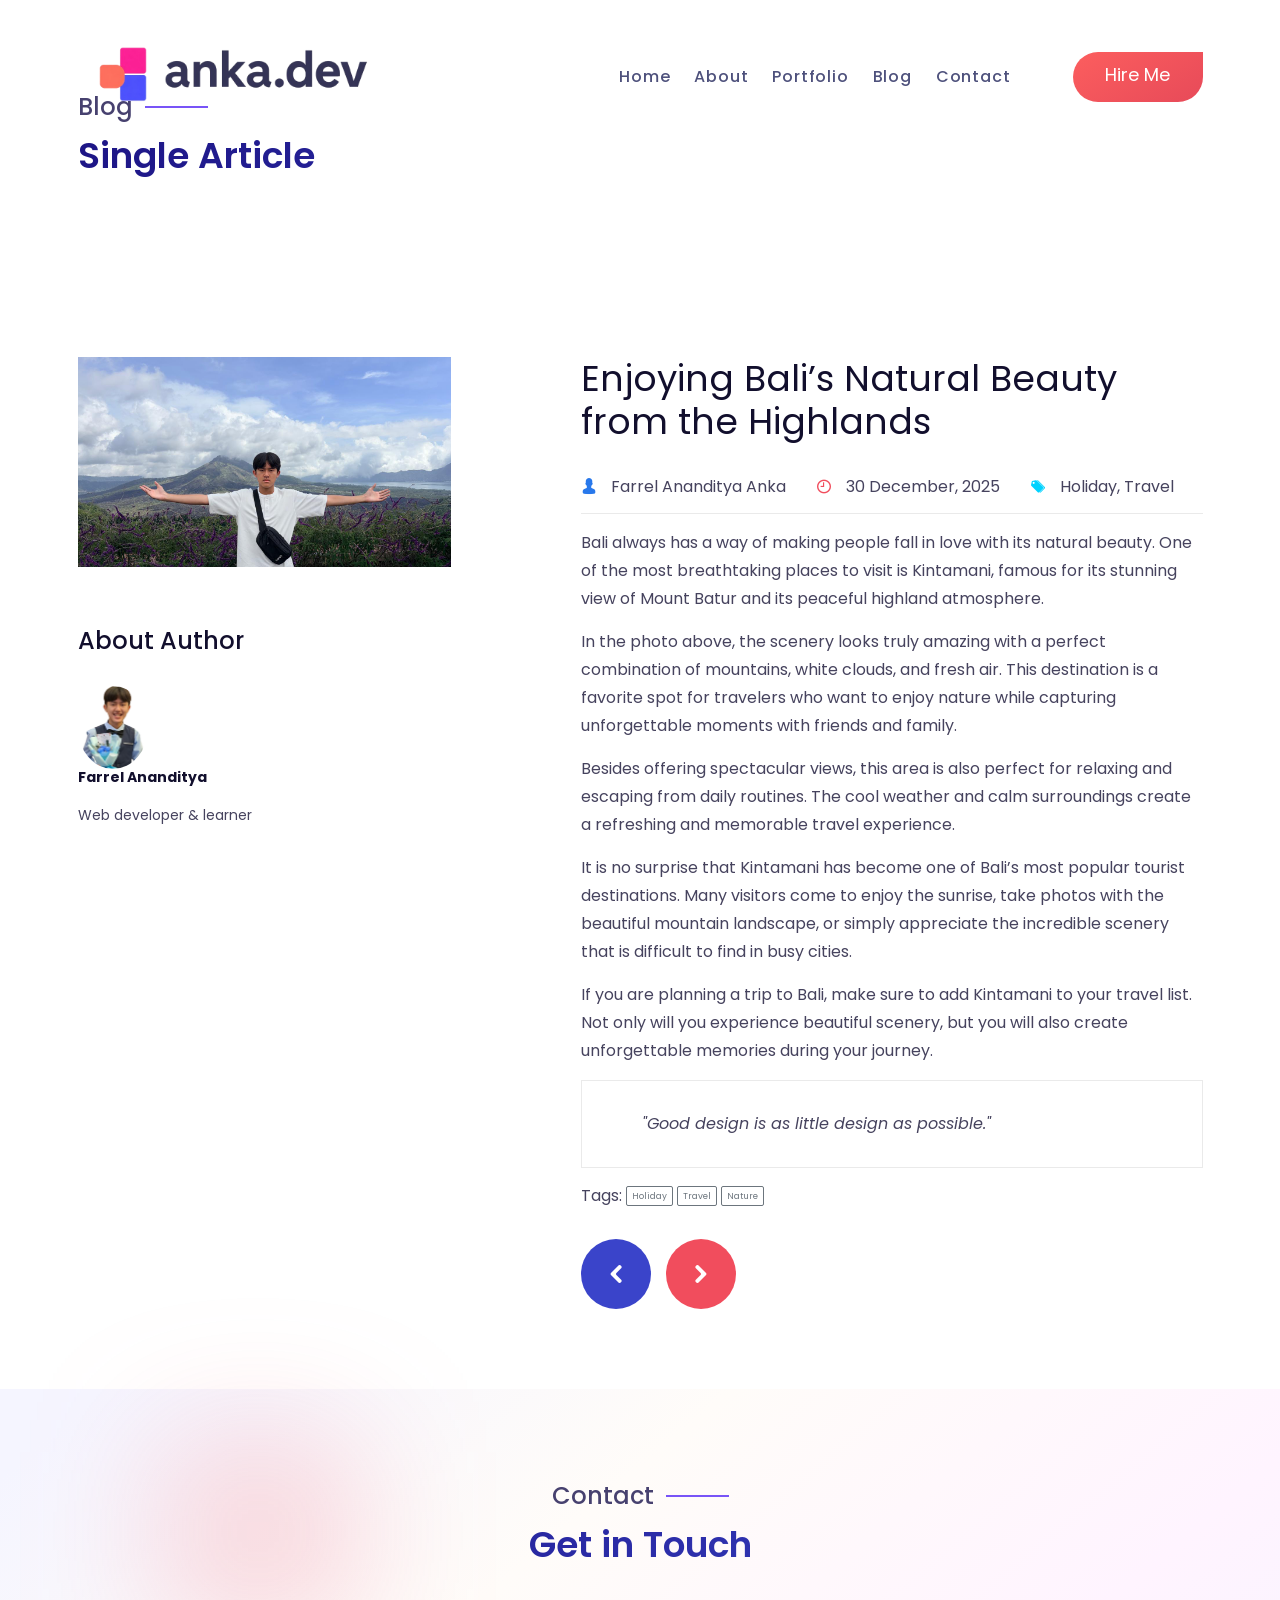
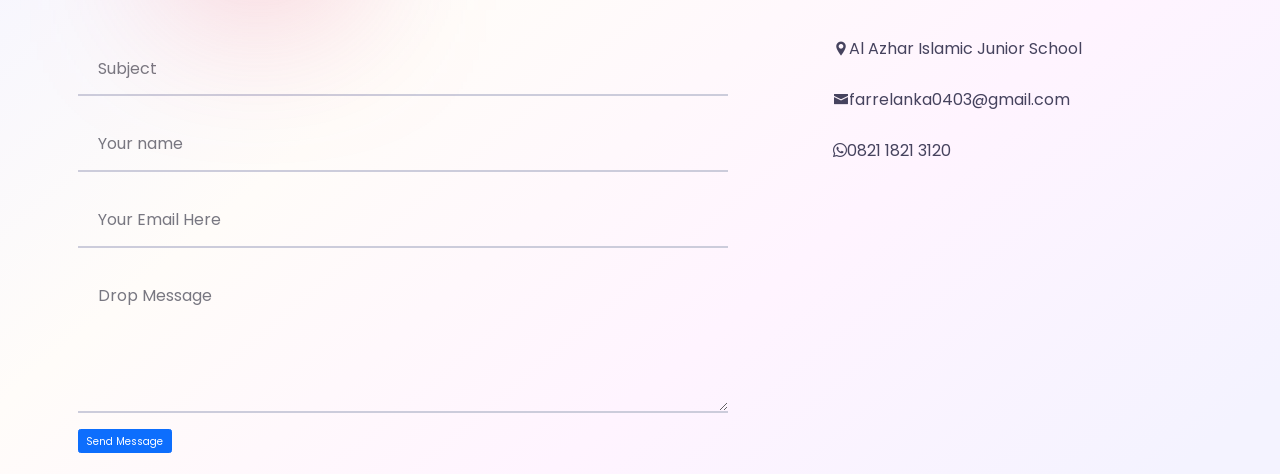
==== single.html @ 5fe2b9ff "feat: Add single blog html and delete pricing section" ====
<!doctype html>
<html class="no-js" lang="zxx">

<head>
    <meta charset="utf-8">
    <meta http-equiv="x-ua-compatible" content="ie=edge">
    <title>Blog — anka.dev</title>
    <meta name="description" content="">
    <meta name="viewport" content="width=device-width, initial-scale=1, shrink-to-fit=no">

    <link rel="shortcut icon" type="image/x-icon" href="img/favicon.png">
    <link href="assets/css/bootstrap.min.css" rel="stylesheet" />
    <link href="assets/css/fontawesome.min.css" rel="stylesheet" />
    <link href="assets/css/magnific-popup.css" rel="stylesheet" />
    <link href="assets/css/owl.carousel.min.css" rel="stylesheet" />
    <link href="assets/css/owl.theme.default.min.css" rel="stylesheet" />
    <link href="assets/css/all.min.css" rel="stylesheet" />
    <link href="assets/css/animate.css" rel="stylesheet" />
    <link href="assets/css/icofont.min.css" rel="stylesheet" />
    <link href="style.css" rel="stylesheet">
    <link href="assets/css/responsive.css" rel="stylesheet" />
</head>

<body class="side-header">

    <div class="theme_all_wrap" data-magic-cursor=" " data-color="crimson">
        <div id="main-wrapper">

            <!-- Header (copied from index) -->
            <header id="header" class="sticky-top position-absolute bg-transparent">
                <nav class="navbar navbar-expand-lg fixed-top custom-nav sticky">
                    <div class="container position-relative">
                        <a href="index.html" class="navbar-brand pt-0 logo">
                            <span class="profile-image">
                                <img class="img-fluid profile_img" src="img/logo.png" title="I'm Devid" alt="" style="width: 60%;">
                            </span>
                        </a>
                        <button class="navbar-toggler" type="button" data-toggle="collapse" data-target="#navbarCollapse" aria-controls="navbarCollapse" aria-expanded="false" aria-label="Toggle navigation">
                            <i class="icofont-navigation-menu"></i>
                        </button>

                        <div class="collapse navbar-collapse" id="navbarCollapse">
                            <ul class="navbar-nav ml-auto">
                                <li class="nav-item"><a class="nav-link smooth-scroll" href="index.html#home">Home</a></li>
                                <li class="nav-item"><a class="nav-link smooth-scroll" href="index.html#about">About</a></li>
                                <li class="nav-item"><a class="nav-link smooth-scroll" href="index.html#work">Portfolio</a></li>
                                <li class="nav-item"><a class="nav-link smooth-scroll active" href="index.html#blog">Blog</a></li>
                                <li class="nav-item"><a class="nav-link smooth-scroll" href="index.html#contact">Contact</a></li>
                            </ul>
                        </div>
                        <div class="header-serarch-btn">
                            <a class="smooth-scroll btn-2" href="index.html#contact">hire me</a>
                        </div>
                    </div>
                </nav>
            </header>

            <main class="main">

                <!-- Breadcrumb / Page Title -->
                <div class="de-padding pt-120 pb-40">
                    <div class="container">
                        <div class="site-title text-left">
                            <span class="top-title">Blog</span>
                            <h2 class="site-tl">Single Article</h2>
                        </div>
                    </div>
                </div>

                <!-- Blog Single -->
                <div class="blog-single-area de-padding">
                    <div class="container">
                        <div class="single-page-info snp">

                            <!-- Sidebar (left column in scss grid) -->
                            <aside>
                                <div class="blog-single-pic">
                                    <img src="img/blog/Blogphoto.jpeg" alt="post image" class="img-fluid">
                                </div>
                                <div class="widget">
                                    <h5 class="widget-title">About Author</h5>
                                    <div class="author-box">
                                        <img src="img/hero.png" alt="author" style="width:70px; border-radius:50%;">
                                        <h6>Farrel Ananditya</h6>
                                        <p class="small">Web developer &amp; learner</p>
                                    </div>
                                </div>
                                
                            </aside>

                            <!-- Main post content -->
                            <div class="blog-single-info">
                                <div class="blog-single-header">
                                    <h2 class="blog-single-title">Enjoying Bali’s Natural Beauty from the Highlands</h2>
                                    <ul class="blog-single-meta list-unstyled d-flex">
                                        <li><i class="icofont-user-alt-4"></i> Farrel Ananditya Anka</li>
                                        <li><i class="icofont-clock-time"></i> 30 December, 2025</li>
                                        <li><i class="icofont-tags"></i> Holiday, Travel </li>
                                    </ul>
                                </div>

                                <div class="blog-content mt-4">
                                    <p>Bali always has a way of making people fall in love with its natural beauty. One of the most breathtaking places to visit is Kintamani, famous for its stunning view of Mount Batur and its peaceful highland atmosphere.</p>
                                    <p>In the photo above, the scenery looks truly amazing with a perfect combination of mountains, white clouds, and fresh air. This destination is a favorite spot for travelers who want to enjoy nature while capturing unforgettable moments with friends and family.</p>
                                    <p>Besides offering spectacular views, this area is also perfect for relaxing and escaping from daily routines. The cool weather and calm surroundings create a refreshing and memorable travel experience.</p>
                                    <p>It is no surprise that Kintamani has become one of Bali’s most popular tourist destinations. Many visitors come to enjoy the sunrise, take photos with the beautiful mountain landscape, or simply appreciate the incredible scenery that is difficult to find in busy cities.</p>
                                    <p>If you are planning a trip to Bali, make sure to add Kintamani to your travel list. Not only will you experience beautiful scenery, but you will also create unforgettable memories during your journey.</p>
                                    <blockquote class="b-qoute mt-4">"Good design is as little design as possible."</blockquote>

                                    

                                    <div class="blog-tag-links mt-4">
                                        <span class="tag">Tags: </span>
                                        <a href="#" class="btn btn-sm btn-outline-secondary">Holiday</a>
                                        <a href="#" class="btn btn-sm btn-outline-secondary">Travel</a>
                                        <a href="#" class="btn btn-sm btn-outline-secondary">Nature</a>
                                    </div>
                                </div>

                                <div class="blog-single-nxt-prev mt-5">
                                    <a href="#" class="prev-post"><i class="icofont-rounded-left"></i></a>
                                    <a href="#" class="next-post"><i class="icofont-rounded-right"></i></a>
                                </div>

                                
                                </div>
                            </div>

                        </div>
                    </div>
                </div>

            </main>

            <!-- Footer (copied from index) -->
            <footer id="contact" class="footer">
                <div class="container">
                    <div class="site-title text-center pt-80">
                        <span class="top-title wow fadeInUp">Contact</span>
                        <h2 class="site-tl wow fadeInUp">Get in Touch</h2>
                    </div>
                    <div class="row">
                        <div class="col-md-7">
                            <div class="contact-area mb-20">
                                <div class="contact-left mt-20">
                                    <form class="contact-form" id="contact-form" action="php/contact.php" method="POST">
                                        <div class="row g-4">
                                            <div class="col-md-12">
                                                <input type="text" name="subject" class="form-control input-style-2" placeholder="Subject">
                                            </div>
                                            <div class="col-md-12">
                                                <input type="text" name="name" class="form-control input-style-2" placeholder="Your name">
                                            </div>
                                            <div class="col-md-12">
                                                <input type="email" name="email" class="form-control input-style-2" placeholder="Your Email Here">
                                            </div>
                                            <div class="col-12">
                                                <textarea class="form-control input-style-2" name="message" placeholder="Drop Message"></textarea>
                                            </div>
                                            <div class="col-12">
                                                <button class="btn btn-primary" type="submit">Send Message</button>
                                            </div>
                                        </div>
                                    </form>
                                </div>
                            </div>
                        </div>
                        <div class="col-md-5">
                            <div class="contact-right mt-20">
                                <div class="contact-info">
                                    <ul>
                                        <li><i class="icofont-location-pin"></i>Al Azhar Islamic Junior School</li>
                                        <li><i class="icofont-envelope"></i>farrelanka0403@gmail.com</li>
                                        <li><i class="fab fa-whatsapp"></i>0821 1821 3120</li>
                                    </ul>
                                </div>
                            </div>
                        </div>
                    </div>
                </div>
            </footer>

        </div>
    </div>

    <script src="assets/js/jquery-3.6.0.min.js"></script>
    <script src="assets/js/bootstrap.bundle.min.js"></script>
    <script src="assets/js/owl.carousel.min.js"></script>
    <script src="assets/js/jquery.magnific-popup.min.js"></script>
    <script src="assets/js/wow.min.js"></script>
    <script src="assets/js/main.js"></script>
</body>

</html>
---- style.css ----
/*
  Theme Name:  Wokoya | Personal Portfolio vCard HTML Template
  Author: Themetum
  Description: Personal template.
  Version: 2.0
*/
/* Css Index
-----------------------------------

1. Variable
2. Mixins 
3. Typography 
4. Navbar 
5. Theme default css 
6. Hero css 
7. About css 
8. Progress Bar css 
9. Experience css
10. Fun Fact css 
11. FAQS  
12. Service css
13. Pricing css
 14. Portfolio
 15. Feedback css 
 16. Promo css 
  17. Blog css
 18. Contact css 
 19. Blog Single css
*/
/*-------------------------------------------------------
1. Variable
---------------------------------------------------------*/
@import url("https://fonts.googleapis.com/css2?family=Poppins:wght@100;200;300;400;500;600;700;800;900&display=swap");
:root {
  --heading-color: #120f2d;
  --bg-color: #f6f5fd;
  --body-color: #46435e;
  --theme-color: #3a44ca;
  --thm-clr-2: #ee4158;
  --white-color: #fff;
  --black-color: #000;
  --light-color: #EFEFEF;
  --lightgrey-color: #ccc;
  --font-1: 'Hind', sans-serif;
  --font-2: 'Poppins', sans-serif; }

/*-------------------------------------------------------
2. Mixins 
---------------------------------------------------------*/
.hv:hover {
  background-color: var(--white-color);
  color: var(--heading-color);
  box-shadow: 0px 15px 20px 0px rgba(77, 65, 225, 0.15); }

/*-------------------------------------------------------
3. Typography 
---------------------------------------------------------*/
*, *:before, *:after {
  box-sizing: inherit; }

html, body {
  height: auto;
  width: 100%;
  margin: 0;
  padding: 0;
  overflow-x: hidden;
  font-size: 62.5%;
  box-sizing: border-box; }

body {
  font-family: var(--font-2);
  font-style: normal;
  color: var(--body-color);
  font-size: 1.6rem;
  font-weight: 400;
  line-height: 2.6rem;
  -moz-osx-font-smoothing: antialiased;
  -webkit-font-smoothing: antialiased; }

a {
  color: var(--body-color); }

a,
a:active,
a:focus,
a:hover {
  outline: none;
  -webkit-transition: all 0.3s ease-in-out;
  -moz-transition: all 0.3s ease-in-out;
  -o-transition: all 0.3s ease-in-out;
  -ms-transition: all 0.3s ease-in-out;
  transition: all 0.3s ease-in-out;
  text-decoration: none; }

a:hover {
  color: #666; }

ul {
  margin: 0;
  padding: 0; }

li {
  list-style: none; }

h1, h2, h3, h4, h5, h6 {
  color: var(--heading-color);
  margin: 0 0 1.5rem 0;
  font-weight: 700;
  font-family: var(--font-2);
  line-height: 1.2; }

h1 {
  font-size: 48px; }

h2 {
  font-size: 36px; }

h3 {
  font-size: 30px; }

h4 {
  font-size: 22px; }

h5 {
  font-size: 18px; }

h6 {
  font-size: 14px; }

p {
  margin-bottom: 1.5rem;
  color: var(--body-color);
  line-height: 2.8rem; }

.img, img {
  max-width: 100%;
  -webkit-transition: all 0.3s ease-out 0s;
  -moz-transition: all 0.3s ease-out 0s;
  -ms-transition: all 0.3s ease-out 0s;
  -o-transition: all 0.3s ease-out 0s;
  transition: all 0.3s ease-out 0s;
  height: auto; }

hr {
  padding: 0px;
  border-bottom: 1px solid #eceff8;
  border-top: 0px; }

label {
  color: #999;
  cursor: pointer;
  font-size: 1.4rem;
  font-weight: 400; }

*::-moz-selection {
  background: #d6b161;
  color: #fff;
  text-shadow: none; }

::-moz-selection {
  background: #555;
  color: #fff;
  text-shadow: none; }

::selection {
  background: #555;
  color: #fff;
  text-shadow: none; }

*::-moz-placeholder {
  color: #999;
  font-size: 1.4rem;
  opacity: .5; }

*::placeholder {
  color: #999;
  font-size: 1.4rem;
  opacity: .5; }

input:focus,
textarea:focus,
select:focus {
  outline: none;
  box-shadow: inherit; }

/*-------------------------------------------------------
4. Navbar 
---------------------------------------------------------*/

.custom-nav {
    background-color: transparent;
    padding: 20px 0px;
    width: 100%;
    border-radius: 0px;
    z-index: 999;
    margin-bottom: 0px;
    transition: all 0.5s ease-in-out;
}

.custom-nav .navbar-nav li a {
    color: #4e517c !important;
    font-size: 16px;
    background-color: transparent !important;
    margin: 0 7px;
    letter-spacing: 0.05em;
    line-height: 24px;
    transition: all 0.5s;
    font-weight: 500;
}

.custom-nav .navbar-brand .logo-light,
.custom-nav .navbar-brand .logo-dark {
    height: 27px;
}

.logo .logo-light {
    display: inline-block;
}

.stickyadd .logo .logo-dark {
    display: inline-block;
}

.stickyadd .logo .logo-light {
    display: none;
}

.logo .logo-dark {
    display: none;
}

.custom-nav .navbar-brand {
    color: #fff !important;
    text-transform: uppercase;
}

.custom-nav .navbar-toggler {
    color: #4e517c;
    font-size: 35px;
    padding: 0px;
}

.custom-nav.stickyadd {
    background-color: #fff !important;
    box-shadow: 0 1px 8px 3px rgba(0, 0, 0, 0.050980392156862744);
    padding: 15px 0px;
}

.custom-nav.stickyadd .navbar-nav li a {
    color: #000 !important;
}

.navbar-collapse {
    flex-basis: 100%;
    flex-grow: 0;
    align-items: center;
}

ul.navbar-nav li a {
    position: relative;
}

ul.navbar-nav li a:before {
	position:absolute;
	content:"";
	background:#4f3dd1;
	height:6px;
	width:6px;
	transition:all ease .3s;
	visibility:hidden;
	border-radius: 50%;
	margin-top: 0px;
	margin-left: 42%;
	text-align:center;
}
ul.navbar-nav li a.active:before,
ul.navbar-nav li a:hover:before {
	visibility:visible;
	margin-top: -7px;    
}
.stickyadd ul.navbar-nav li a.active,
.stickyadd ul.navbar-nav li a:hover {
    color: #4f3dd1 !important;
}
ul.navbar-nav li a.active,
ul.navbar-nav li a:hover {
    color: #4f3dd1 !important;
}

.bsnav-sidebar .navbar-nav .nav-item {
  margin-bottom: 1rem; }

.bsnav-sidebar .navbar-nav .nav-item .nav-link {
  max-width: 100%;
  padding: 0;
  display: inline-block;
  height: 1px;
  line-height: 1;
  margin-right: 0rem;
  font-weight: 500;
  font-size: 1.8rem; }

.bsnav-sidebar .navbar-nav .nav-item.menu-item-has-children > .nav-link {
  display: initial; }

.bsnav-has-left-sidebar .bsnav-sidebar-left {
  left: 0;
  padding: 0rem 0 7rem 0;
  width: 20rem; }

.bsnav-sidebar .navbar-nav {
  width: 100%;
  padding: 0;
  padding-left: 6rem;
  flex-direction: column; }

.bsnav-sidebar .justify-content-sm-center .navbar-nav {
  text-align: left; }

.v-card .bsnav-sidebar-left {
  left: 0;
  padding: 0 0 0 0;
  width: 12rem !important; }

.v-card .bsnav-sidebar-left .nav-item {
  margin-bottom: 2rem; }
  .v-card .bsnav-sidebar-left .nav-item:last-child {
    margin-bottom: 0; }

.v-card .bsnav-sidebar-left .nav-item .nav-link i {
  font-size: 3rem; }

.v-card .bsnav-sidebar .justify-content-sm-center .navbar-nav {
  text-align: center; }

.v-card .bsnav-sidebar .navbar-nav {
  padding-left: 0rem; }

.tooltip-inner {
  font-size: 1.6rem; }

.tooltip.show {
  opacity: 1; }

/*For topbar*/
.header-serarch-btn {
  margin-left: 5rem; }

.btn-2 {
  border-radius: 3rem 0rem 3rem 3rem;
  width: 130px;
  height: 5rem;
  font-weight: 400;
  font-size: 1.8rem;
  color: var(--white-color);
  background-image: -moz-linear-gradient(122deg, #e74a59 0%, #fc5e5e 100%);
  background-image: -webkit-linear-gradient(122deg, #e74a59 0%, #fc5e5e 100%);
  background-image: -ms-linear-gradient(122deg, #e74a59 0%, #fc5e5e 100%);
  display: inline-block;
  text-align: center;
  line-height: 4.6rem;
  text-transform: capitalize; }
  .btn-2:hover {
    color: var(--white-color);
    box-shadow: 0px 15px 20px 0px rgba(77, 65, 225, 0.15); }

/*-------------------------------------------------------
5. Theme default css 
---------------------------------------------------------*/

.fz-20 {
  font-size: 2rem;
  font-weight: 500; }

.dis-inline {
  display: inline-block; }

.fz-16 {
  font-size: 1.6rem; }

.fz-16-5 {
  font-size: 1.6rem;
  font-weight: 500; }

.fz-18-5 {
  font-size: 1.8rem;
  font-weight: 500; }

.fz-20-5 {
  font-size: 2rem;
  font-weight: 500; }

.l-h-1 {
  line-height: 1; }

.se-pre-con {
  position: fixed;
  left: 0px;
  top: 0px;
  width: 100%;
  height: 100%;
  z-index: 999999;
  background: url(assets/img/logo/pre-loader.gif) center no-repeat var(--white-color);
  text-align: center; }

.height100 {
  height: 100%; }

.height100vh {
  height: 100vh; }

.bg {
  background: var(--bg-color); }

/*grid css*/
.grid-2 {
  display: grid;
  grid-template-columns: repeat(2, 1fr);
  grid-gap: 3rem; }

.grid-3 {
  display: grid;
  grid-template-columns: repeat(3, 1fr);
  grid-gap: 3rem; }

.grid-4 {
  display: grid;
  grid-template-columns: repeat(4, 1fr);
  grid-gap: 3rem; }

/*margins paddings*/
.pb-140 {
  padding-bottom: 14rem; }

.pd-50 {
  padding: 5rem 0; }

.de-padding {
  padding: 9rem 0; }

.de-pt {
  padding-top: 13rem; }

.de-pb {
  padding-bottom: 13rem; }

.pt-0 {
  padding-top: 0rem; }

.pt-10 {
  padding-top: 1rem; }

.pt-20 {
  padding-top: 2rem; }

.pt-30 {
  padding-top: 3rem; }

.pt-40 {
  padding-top: 4rem; }

.pt-50 {
  padding-top: 5rem; }

.pt-60 {
  padding-top: 6rem; }

.pt-70 {
  padding-top: 7rem; }

.pt-80 {
  padding-top: 8rem; }

.pt-90 {
  padding-top: 9rem; }

.pt-100 {
  padding-top: 10rem; }

.pb-0 {
  padding-bottom: 0rem; }

.pb-10 {
  padding-bottom: 1rem; }

.pb-20 {
  padding-bottom: 2rem; }

.pb-30 {
  padding-bottom: 3rem; }

.pb-40 {
  padding-bottom: 4rem; }

.pb-50 {
  padding-bottom: 5rem; }

.pb-60 {
  padding-bottom: 6rem; }

.pb-70 {
  padding-bottom: 7rem; }

.pb-80 {
  padding-bottom: 8rem; }

.pb-90 {
  padding-bottom: 9rem; }

.pb-100 {
  padding-bottom: 10rem; }

.pl-100 {
  padding-left: 10rem; }

.mt-0 {
  margin-top: 0; }

.mt-10 {
  margin-top: 1rem; }

.mt-20 {
  margin-top: 2rem; }

.mt-30 {
  margin-top: 3rem; }

.mt-40 {
  margin-top: 4rem; }

.mt-50 {
  margin-top: 5rem; }

.mt-60 {
  margin-top: 6rem; }

.mt-70 {
  margin-top: 7rem; }

.mt-80 {
  margin-top: 8rem; }

.mt-90 {
  margin-top: 9rem; }

.mt-100 {
  margin-top: 10rem; }

.mb-0 {
  margin-bottom: 0; }

.mb-10 {
  margin-bottom: 1rem; }

.mb-20 {
  margin-bottom: 2rem; }

.mb-30 {
  margin-bottom: 3rem; }

.mb-40 {
  margin-bottom: 4rem; }

.mb-50 {
  margin-bottom: 5rem; }

.mb-60 {
  margin-bottom: 6rem; }

.mb-70 {
  margin-bottom: 7rem; }

.mb-80 {
  margin-bottom: 8rem; }

.mb-90 {
  margin-bottom: 9rem; }

.mb-100 {
  margin-bottom: 10rem; }

.mb-130 {
  margin-bottom: 13rem; }

.mr-70 {
  margin-right: 7rem; }

.mr-80 {
  margin-right: 8rem; }

.pos-rel {
  position: relative;
  z-index: 1; }

.theme-btn {
  padding: 1.5rem 3rem;
  -webkit-border-radius: 3rem 0rem 3rem 3rem;
  border-radius: 3rem 0rem 3rem 3rem;
  font-size: 1.6rem;
  font-weight: 500;
  line-height: 1;
  color: var(--white-color);
  background-image: -moz-linear-gradient(122deg, #7854f7 0%, #6945e9 100%);
  background-image: -webkit-linear-gradient(122deg, #7854f7 0%, #6945e9 100%);
  background-image: -ms-linear-gradient(122deg, #7854f7 0%, #6945e9 100%);
  box-shadow: 0px 10px 63.24px 4.76px rgba(83, 38, 241, 0.1);
  display: inline-block;
  }
  
  .theme-btn:hover {
    background-color: var(--theme-color);
    color: var(--white-color);
    box-shadow: 0px 15px 20px 0px rgba(77, 65, 225, 0.15); }

/*theme title*/
.site-title {
  margin-bottom: 5rem;
  margin-top: -1rem; }

/*Container Width*/
@media (min-width: 1400px) {
  .container, .container-lg, .container-md, .container-sm, .container-xl, .container-xxl {
    max-width: 1194px; } }

	/*Scroll top css */
#scrtop {
  display: none;
  position: fixed;
  bottom: 60px;
  right: 30px;
  z-index: 99;
  font-size: 24px;
  outline: none;
  color: var(--white-color);
  cursor: pointer;
  padding: 10px;
  border-radius: 50%;
  line-height: 1;
  background-image: -moz-linear-gradient( 122deg, rgb(243,73,81) 0%, rgb(252,94,94) 100%);
  background-image: -webkit-linear-gradient( 122deg, rgb(243,73,81) 0%, rgb(252,94,94) 100%);
  background-image: -ms-linear-gradient( 122deg, rgb(243,73,81) 0%, rgb(252,94,94) 100%);
 }

#scrtop:hover {
  background-color: var(--heading-color); }

.gr-bg {
  color: white;
  -webkit-background-clip: text;
  -webkit-text-fill-color: transparent;
  background-image: -webkit-linear-gradient(122deg, #1d1585 0%, #3a44ca 100%);
  background-image: linear-gradient(122deg, #1d1585 0%, #3a44ca 100%); }

footer.footer-3,
.main.hm-3 {
  padding-left: 12rem; }

footer.footer-2,
.main.hm-2 {
  padding-left: 20rem; }

/*-------------------------------------------------------
6. Hero css 
---------------------------------------------------------*/

.hero-section-bg{
	background-image: -moz-linear-gradient( 122deg, rgb(253,252,236) 5%, rgb(255,248,255) 35%, rgb(254,249,245) 65%, rgb(255,239,241) 95%);
	background-image: -webkit-linear-gradient( 122deg, rgb(253,252,236) 5%, rgb(255,248,255) 35%, rgb(254,249,245) 65%, rgb(255,239,241) 95%);
	background-image: -ms-linear-gradient( 122deg, rgb(253,252,236) 5%, rgb(255,248,255) 35%, rgb(254,249,245) 65%, rgb(255,239,241) 95%);
    background-repeat: no-repeat;
    background-position: center;
    background-size: cover;
}
.animation_shape.position-abolute.shape-01 {
    width: 100px !important;
    filter: blur(90px);
    position: absolute;
    margin-left: 27%;
    margin-top: 26%;
    height: 100px !important;
    background-image: -moz-linear-gradient( 122deg, rgb(225,0,25) 0%, rgb(242,72,108) 100%);
    background-image: -webkit-linear-gradient( 122deg, rgb(225,0,25) 0%, rgb(242,72,108) 100%);
    background-image: -ms-linear-gradient( 122deg, rgb(225,0,25) 0%, rgb(242,72,108) 100%);
}
.animation_shape.position-abolute.shape-02 {
    width: 100px !important;
    filter: blur(95px);
    position: absolute;
    margin-left: 90% !important;
    margin-top: 20%;
	float:right !important;
	text-align:right !important;
    height: 100px !important;
    background-image: -moz-linear-gradient( 122deg, rgb(9,234,254) 0%, rgb(14,248,135) 100%);
    background-image: -webkit-linear-gradient( 122deg, rgb(9,234,254) 0%, rgb(14,248,135) 100%);
    background-image: -ms-linear-gradient( 122deg, rgb(9,234,254) 0%, rgb(14,248,135) 100%);
}
.animation_shape.position-abolute.shape-03 {
    width: 15px !important;
    transform: rotate(-66deg);
    position: absolute;
    margin-left: 92%;
    margin-top: 34%;
    border-bottom-left-radius: 17px;
    height: 15px !important;
    background-color: transparent;
    border: 2px solid #f95283;
}
.animation_shape.position-abolute.shape-04 {
	position:relative;
}
.animation_shape.position-abolute.shape-04:before {
    position: absolute;
    content: "";
    height: 12px;
    box-shadow: #ddd 0px 5px 8px 0px;
    border-radius: 50%;
    margin-left: 20%;
    width: 12px;
    margin-top: 15%;
    background: #8b8bfc;
}
.animation_shape.position-abolute.shape-05 {
    width: 50px;
    height: 50px;
    background-image: -moz-linear-gradient( 90deg, rgb(255,245,249) 0%, rgb(254,236,242) 100%);
    background-image: -webkit-linear-gradient( 90deg, rgb(255,245,249) 0%, rgb(254,236,242) 100%);
    background-image: -ms-linear-gradient( 90deg, rgb(255,245,249) 0%, rgb(254,236,242) 100%);
    margin-top: 12%;
    position: absolute;
    margin-left: 52%;
	border-radius:100%;
}
.animation_shape.position-abolute.shape-06 {
    width: 12px;
    height: 12px;
	background:transparent;
    margin-top: 40%;
    position: absolute;
    margin-left: 30%;
	border:2px solid #09f996;
	border-radius:50%;
}

.shape-pos {
  position: absolute;
  bottom: 0;
  width: 100%;
  z-index: -1; }

.hero-single {
  height: 100vh;
  display: flex;
  flex-direction: column;
  justify-content: center;
  background-size: cover;
  background-position: bottom center;
  background-repeat: no-repeat;
  position: relative; }

.hero-right img {
    position: absolute;
}

.hero-right {
  text-align: center;
  padding-top: 5px;
  margin-right: 35%;
  }

/*Hero Content*/
.top-title {
  font-size: 2.4rem;
  line-height: 2.25;
  color: #47416f;
  font-weight: 500;
  position: relative;
  z-index: 1;
  padding-right: 7.5rem;
  display: inline-block;
  align-self: flex-start; }
  .top-title::before {
    position: absolute;
    content: '';
    right: 0;
    top: 50%;
    transform: translate(0, -50%);
    width: 6.3rem;
    height: 2px;
    background-color: #7854f7; }

.hero-content {
  display: flex;
  flex-direction: column;
  justify-content: center;
  height: 100%; }
  .hero-content h2 {
    font-size: 4rem;
    line-height: 1.5;
    font-weight: 700;
    text-transform: capitalize;
    margin-bottom: 2rem;
    color: white;
    -webkit-background-clip: text;
    -webkit-text-fill-color: transparent;
    background-image: -webkit-linear-gradient(122deg, #1d1585 0%, #3a44ca 100%);
    background-image: linear-gradient(122deg, #1d1585 0%, #3a44ca 100%);
}

	  
  .hero-content p {
    font-size: 18px;
    line-height: 1.778;
    margin-bottom: 0; }

/*Hro Btn Css*/
.hro-btn {
  display: flex;
  align-items: center;
  justify-content: flex-start;
  margin-top: 3rem; }

.hhm-as {
  position: absolute;
  top: 2rem;
  left: 0;
  width: 100%; }

.hhm-as-wpr {
  align-items: center; }
  .hhm-as-wpr .hhm-as-right {
    text-align: right; }


/*== Scroll Down Arrow ==*/

.scroll-down-arrow {
  position: absolute;
  z-index: 3;
  bottom: 30px;
  left: 50%;
  margin-left: -16px;
  width: 32px;
  -webkit-animation: bounce 3s infinite;
  height: 32px;
  font-weight: 900;
  line-height: 32px;
  font-size: 26px;
  text-align: center;
  color: #4e517c;
}


/*-------------------------------------------------------
7. About css 
---------------------------------------------------------*/

.about-area {
    position: relative;
}

.about-area:before {
    content: "";
    position: absolute;
    top: 25%;
    left: 15%;
    filter: blur(150px);
    height: 200px;
    width: 150px;
    background: #1c1667;
    z-index: -1;
   }
.about-area:after {
    content: "";
    position: absolute;
    top:55%;
    left: 75%;
    filter: blur(160px);
    height: 150px;
    width: 150px;
  background-image: -moz-linear-gradient( 124deg, rgb(252,41,170) 0%, rgb(252,96,96) 100%);
  background-image: -webkit-linear-gradient( 124deg, rgb(252,41,170) 0%, rgb(252,96,96) 100%);
  background-image: -ms-linear-gradient( 124deg, rgb(252,41,170) 0%, rgb(252,96,96) 100%);
    z-index: -1;
   }
   
 .about-wpr {
    position: relative;
}

.about-wpr:before {
    position: absolute;
    content: "";
    height: 10px;
    width: 10px;
    border-radius: 50%;
    box-shadow: #ddd 2px 7px 15px 5px;
    background: #ee4158;
    top: 6%;
    left: 1%;
}
  .about-header-left {
    padding-top: 70px;
	text-align:center;
}
.about-tl {
  font-size: 4.8rem;
  font-weight: 700;
  font-style: italic;
  margin-bottom: 2rem; }

.about-tl-2 {
  color: #29314b;
  font-weight: 400; }

.about-tl-3 {
  font-size: 3rem;
  font-weight: 400;
  line-height: 1.333; }

.gr-2 {
  -webkit-background-clip: text;
  -webkit-text-fill-color: transparent;
  background-image: -webkit-linear-gradient(122deg, #1d1585 0%, #3a44ca 100%);
  background-image: linear-gradient(122deg, #1d1585 0%, #3a44ca 100%); }

.btn-3 {
  font-weight: 600;
  color: var(--thm-clr-2);
  display: inline-block;
  border-bottom: 1px solid currentColor; }

.about-cn ul {
  display: flex;
  gap: 4rem; }
  .about-cn ul li {
    display: flex;
    align-items: center;
    font-size: 1.8rem; }
    .about-cn ul li i {
      font-size: 3rem;
      margin-right: 1rem; }
    .about-cn ul li:first-child i {
      color: var(--theme-color); }
    .about-cn ul li:last-child i {
      color: var(--thm-clr-2); }

.about-right {
  padding-left: 1rem; 
  padding-right: 1rem; 
  }
  .about-right h2 {
    margin-bottom: 3rem; }
  .about-right p {
    margin-bottom: 3rem; }

/*-------------------------------------------------------
8. Progress Bar css 
---------------------------------------------------------*/
.progress-left {
    padding-right: 25px;
}

.progress-right {
    padding-left: 25px;
}

.progress-box {
  margin-bottom: 4rem; }
  .progress-box:last-child {
    margin-bottom: 0; }
  .progress-box h5 {
    margin-bottom: 2rem;
    font-weight: 500;
    color: var(--body-color);
    display: flex;
    justify-content: space-between; }
  .progress-box .progress {
    height: .5rem;
    background-color: #e9ecef;
    border-radius: .25rem; }
  .progress-box .progress-bar {
    color: #fff;
    text-align: center;
    background-color: #7854f7; }

/*-------------------------------------------------------
9. Experience css
---------------------------------------------------------*/
.site-tl {
  font-weight: 600;
  -webkit-background-clip: text;
  -webkit-text-fill-color: transparent;
  background-image: -webkit-linear-gradient(122deg, #1d1585 0%, #3a44ca 100%);
  background-image: linear-gradient(122deg, #1d1585 0%, #3a44ca 100%); }

.exp-area {
  background-size: cover;
  background-repeat: no-repeat;
  background-position: center center; 
  width:100%;
  background: -moz-linear-gradient( 141deg, rgb(255,248,248) 5%, rgb(254,248,254) 35%, rgb(253,247,241) 65%, rgb(247,249,253) 95%);
  background: -webkit-linear-gradient( 141deg, rgb(255,248,248) 5%, rgb(254,248,254) 35%, rgb(253,247,241) 65%, rgb(247,249,253) 95%);
  background: -ms-linear-gradient( 141deg, rgb(255,248,248) 5%, rgb(254,248,254) 35%, rgb(253,247,241) 65%, rgb(247,249,253) 95%);  
  }
.exp-area {
    position: relative;
}

.exp-area:before {
    background: #fa4484;
    width: 60px;
    height: 60px;
    content: "";
    position: absolute;
    top: 50%;
    left: 0%;
    filter: blur(70px);
}
.exp-box {
  -webkit-border-radius: 10px;
  border-radius: 10px;
  box-shadow: 0px 7px 27.84px 1.16px rgba(227, 229, 243, 0.1);
  background-color: var(--white-color);
  padding: 3rem;
  display: flex;
  align-items: flex-start;
  gap: 2rem; }
  
  .exp-icon.one i{
  -webkit-background-clip: text;
  -webkit-text-fill-color: transparent;
  background-image: -moz-linear-gradient( 122deg, rgb(120,84,247) 0%, rgb(105,69,233) 100%);
  background-image: -webkit-linear-gradient( 122deg, rgb(120,84,247) 0%, rgb(105,69,233) 100%);
  background-image: -ms-linear-gradient( 122deg, rgb(120,84,247) 0%, rgb(105,69,233) 100%);  
  }   

  .exp-icon.two i{
  -webkit-background-clip: text;
  -webkit-text-fill-color: transparent;
  background-image: -moz-linear-gradient( 122deg, rgb(250,89,135) 0%, rgb(249,64,64) 100%);
  background-image: -webkit-linear-gradient( 122deg, rgb(250,89,135) 0%, rgb(249,64,64) 100%);
  background-image: -ms-linear-gradient( 122deg, rgb(250,89,135) 0%, rgb(249,64,64) 100%); 
  }   

  .exp-icon.three i{
  -webkit-background-clip: text;
  -webkit-text-fill-color: transparent;
  background-image: -moz-linear-gradient( 122deg, rgb(3,249,252) 0%, rgb(24,253,213) 100%);
  background-image: -webkit-linear-gradient( 122deg, rgb(3,249,252) 0%, rgb(24,253,213) 100%);
  background-image: -ms-linear-gradient( 122deg, rgb(3,249,252) 0%, rgb(24,253,213) 100%);
  }  

  .exp-icon.four i{
  -webkit-background-clip: text;
  -webkit-text-fill-color: transparent;
  background-image: -moz-linear-gradient( 122deg, rgb(252,173,3) 0%, rgb(253,148,24) 100%);
  background-image: -webkit-linear-gradient( 122deg, rgb(252,173,3) 0%, rgb(253,148,24) 100%);
  background-image: -ms-linear-gradient( 122deg, rgb(252,173,3) 0%, rgb(253,148,24) 100%); 
  }  
  .exp-icon.five i{
  -webkit-background-clip: text;
  -webkit-text-fill-color: transparent;
  background-image: -moz-linear-gradient( 122deg, rgb(88,71,248) 0%, rgb(142,70,250) 100%);
  background-image: -webkit-linear-gradient( 122deg, rgb(88,71,248) 0%, rgb(142,70,250) 100%);
  background-image: -ms-linear-gradient( 122deg, rgb(88,71,248) 0%, rgb(142,70,250) 100%);
  }  
  .exp-icon.six i{
  -webkit-background-clip: text;
  -webkit-text-fill-color: transparent;
  background-image: -moz-linear-gradient( 122deg, rgb(220,35,253) 0%, rgb(251,20,183) 100%);
  background-image: -webkit-linear-gradient( 122deg, rgb(220,35,253) 0%, rgb(251,20,183) 100%);
  background-image: -ms-linear-gradient( 122deg, rgb(220,35,253) 0%, rgb(251,20,183) 100%);
  }  
.fun-icon i,
.exp-icon i {
    font-size: 3.2rem;
	}
	
  .exp-box h4 {
    font-weight: 500;
    line-height: 1;
    margin-bottom: 2rem; }
  .exp-box p {
    line-height: 1;
    margin-bottom: 7px; }
  .exp-box span {
    font-size: 1.4rem; }

/*-------------------------------------------------------
10. Fun Fact css 
---------------------------------------------------------*/
.counter-area {
  background-size: cover;
  background-repeat: no-repeat;
  background-position: top left; }

  .img-play-btn {
    position: relative;
}

.shape-filter {
    position: relative;
}

.shape-filter-one {
    position: relative;
}

.shape-filter-one:after {content: "";position: absolute;width: 60px;height: 60px;background: #273881;top: 20%;left: 10%;filter: blur(60px);}

.shape-filter-two {
    position: relative;
}

.shape-filter-two:after {
    position: absolute;
    content: "";
    width: 10px;
    height: 10px;
    background: #ec008c;
    right: 11%;
    border-radius: 55%;
    z-index: -1;
    filter: blur(5px);
}

.video-box.fl-wrap a.video-box-btn {
    position: absolute;
    margin-top: 70%;
    margin-left: 53%;
    color: #fff;
  background: -moz-linear-gradient( 122deg, rgb(120,84,247) 0%, rgb(105,69,233) 100%);
  background: -webkit-linear-gradient( 122deg, rgb(120,84,247) 0%, rgb(105,69,233) 100%);
  background: -ms-linear-gradient( 122deg, rgb(120,84,247) 0%, rgb(105,69,233) 100%);
    border-radius: 50%;
    height: 60px;
    width: 60px;
    text-align: center;
    line-height: 63px;
}

.counter-content {
  display: flex;
  flex-direction: column;
  justify-content: center; }
  .counter-content .site-tl {
    line-height: 1.389; }

.counter-wpr.grid-2 {
  grid-gap: 10rem; }

.fun-fact {
  display: flex;
  align-items: flex-start;
  font-weight: 500;
  gap: 1.5rem;
  -webkit-border-radius: 10px;
  border-radius: 10px;
  box-shadow: 0px 0px 27.2px 4.8px rgba(135, 127, 162, 0.04);
  background-color: var(--white-color);
  padding: 2.5rem;
  }
  .fun-fact .fun-icon i {
    font-size: 3.2rem;
	}
  .fun-icon.one i{
  -webkit-background-clip: text;
  -webkit-text-fill-color: transparent;
  background-image: -moz-linear-gradient( 122deg, rgb(120,84,247) 0%, rgb(105,69,233) 100%);
  background-image: -webkit-linear-gradient( 122deg, rgb(120,84,247) 0%, rgb(105,69,233) 100%);
  background-image: -ms-linear-gradient( 122deg, rgb(120,84,247) 0%, rgb(105,69,233) 100%);  
  }   
  .fun-icon.two i{
  -webkit-background-clip: text;
  -webkit-text-fill-color: transparent;
  background-image: -moz-linear-gradient( 122deg, rgb(250,89,135) 0%, rgb(249,64,64) 100%);
  background-image: -webkit-linear-gradient( 122deg, rgb(250,89,135) 0%, rgb(249,64,64) 100%);
  background-image: -ms-linear-gradient( 122deg, rgb(250,89,135) 0%, rgb(249,64,64) 100%); 
  }   
  .fun-icon.three i{
  -webkit-background-clip: text;
  -webkit-text-fill-color: transparent;
  background-image: -moz-linear-gradient( 122deg, rgb(3,249,252) 0%, rgb(24,253,213) 100%);
  background-image: -webkit-linear-gradient( 122deg, rgb(3,249,252) 0%, rgb(24,253,213) 100%);
  background-image: -ms-linear-gradient( 122deg, rgb(3,249,252) 0%, rgb(24,253,213) 100%);
  }  
  .fun-icon.four i{
  -webkit-background-clip: text;
  -webkit-text-fill-color: transparent;
  background-image: -moz-linear-gradient( 122deg, rgb(252,173,3) 0%, rgb(253,148,24) 100%);
  background-image: -webkit-linear-gradient( 122deg, rgb(252,173,3) 0%, rgb(253,148,24) 100%);
  background-image: -ms-linear-gradient( 122deg, rgb(252,173,3) 0%, rgb(253,148,24) 100%); 
  } 	
  .fun-fact .fun-desc .timer {
    font-size: 2.2rem;
    font-weight: 700;
    line-height: 1;
    margin-bottom: 1rem; }

.counter-left-pic {
  position: relative;
  z-index: 1; }
  
  .counter-left-pic .ply-btn {
    position: absolute;
    bottom: 8rem;
    left: 64%;
    transform: translate(-50%, 0); }
	
.hire-btn {
    position: relative;
}

.hire-btn:after {
    content: "";
    position:absolute;
    background: #fa5662;
    width: 100px;
    height: 200px;
    bottom: 80%;
    z-index: -1;
    right: 25%;
    filter: blur(110px);
}	

/*-------------------------------------------------------
11. FAQS  
---------------------------------------------------------*/
.fq-area {
  position: relative;
  z-index: 1; }

.faq-shape img {
  position: absolute;
  z-index: -1; }
  .faq-shape img:first-child {
    top: 10%;
    right: 14%; }
  .faq-shape img:nth-child(2) {
    top: 21%;
    left: 20%; }

.accordion-item {
  margin-bottom: -1px;
  background-color: #fff;
  border: 1px solid #f6f5ff; }
  
.card-header {
    border: none;
	padding:0px !important;
}
.card-body {
    padding: 0px 15px 25px 23px;
}

button.accordion-button {
    background: #f7f6fe;
    color: #47416f;
}

button.accordion-button:hover {
    color: #47416f;
}
 
.accordion-item:not(last-child) {
  margin-bottom: 3rem; }

.accordion-button {
  padding: 2.5rem 2rem;
  font-size: 1.8rem;
  color: var(--heading-color);
  background-color: var(--bg-color);
  font-weight: 500; 
  text-decoration:none;
  }

.accordion-button::after {
  width: 1.25rem;
  height: 1.25rem;
  margin-left: auto;
  font-family: 'Font Awesome\ 5 Free';
  content: "\f067";
  /* FontAwesome Unicode */
  font-weight: 900;
  background-image: inherit;
  font-size: 1.4rem; }

.accordion-button:not(.collapsed)::after {
  transform: rotate(180deg);
  background-image: inherit;
  font-family: 'Font Awesome\ 5 Free';
  content: "\f068";
  /* FontAwesome Unicode */
  font-weight: 900;
  font-size: 1.4rem; }

.accordion-button:not(.collapsed) {
  border: none; }

.accordion-button:not(.collapsed) {
  color: var(--heading-color);
  background-color: var(--white-color);
  box-shadow: none; }

.accordion-item:first-of-type .accordion-button {
  border-top-left-radius: 5px;
  border-top-right-radius: 5px; }

.accordion-button:focus {
  z-index: 3;
  border: none;
  outline: 0;
  box-shadow: none; }

.accordion-body {
  padding: 0rem 3rem 3rem 3rem; }
  .accordion-body p {
    font-size: 1.6rem; }

.faq-shape-one {
    position: relative;
}

.faq-shape-one:before{
    content: "";
    position: absolute;
    width: 150px;
    transform: rotate(90deg);
    height: 100px;
    filter: blur(160px);
    background: #ed4bae;
    right: 15%;
    margin-top: 15%;
}
.faq-shape-one:after {
    content: "";
    position: absolute;
    width: 80px;
    filter: blur(100px);
    height: 100px;
    background: #fa4858;
    z-index: -1 !important;
    margin-top: 20%;
    margin-left: 20%;
}

.faq-pic img {
    position: relative;
}	
/*-------------------------------------------------------
12. Service css
---------------------------------------------------------*/

.service-area {
  background-size: cover;
  background-repeat: no-repeat;
  background-position: center center; 
  width:100%;
  background-image: -moz-linear-gradient( -27deg, rgb(255,254,246) 5%, rgb(255,236,254) 35%, rgb(255,250,246) 65%, rgb(255,246,243) 95%);
  background-image: -webkit-linear-gradient( -27deg, rgb(255,254,246) 5%, rgb(255,236,254) 35%, rgb(255,250,246) 65%, rgb(255,246,243) 95%);
  background-image: -ms-linear-gradient( -27deg, rgb(255,254,246) 5%, rgb(255,236,254) 35%, rgb(255,250,246) 65%, rgb(255,246,243) 95%); 
  }

.service-box {
  padding: 5.6rem 4rem;
  background-color: var(--white-color);
  -webkit-border-radius: 10px;
  border-radius: 10px;
  position: relative;
  z-index: 1;
  overflow: hidden; }
  .service-box .service-icon {
    margin-bottom: 2rem; }

.service-box {
    position: relative;
}

.service-box:before {
    position: absolute;
    content: "";
    width: 0%;
	transition:all ease .5s;
    left: -100px;
	visibility:hidden;
    bottom: 0px;
    height: 4px;
  background-image: -moz-linear-gradient(122deg, #e74a59 0%, #fc5e5e 100%);
  background-image: -webkit-linear-gradient(122deg, #e74a59 0%, #fc5e5e 100%);
  background-image: -ms-linear-gradient(122deg, #e74a59 0%, #fc5e5e 100%);
}
.service-box:hover:before {
    width: 100%;
	visibility:visible;
	transition:all ease .5s;
    left: 0px;
}
  .service-box h2 {
    font-size: 2.7rem;
    margin-bottom: 2.5rem;
    font-weight: 500;
    color: #3b3758;
    text-transform: capitalize;
    }
	
  .service-box ul {
    display: flex;
    flex-direction: column;
    gap: 1rem; }
    .service-box ul li {
      position: relative;
      z-index: 1;
      padding-left: 2.7rem; }
	  
    .service-box ul li::before {
        position: absolute;
        font-family: 'Font Awesome\ 5 Free';
        content: "\f054";
        font-weight: 900;
        left: 0;
        top: 0;
        font-size: 1.3rem; }

.sershp1 {
    position: relative;
}

.sershp1:before {
	content: "";
	background: #0d44b5;
	width: 60px;
	margin-top: 70%;
	filter: blur(90px);
	margin-left: 45%;
	height: 60px;
	position: absolute;
	z-index: -1;
}

.sershp2 {
    position: relative;
}

.sershp2:after {
    position: absolute;
    background: #fa5c72;
    width: 60px;
    height: 70px;
    filter: blur(70px);
    margin-top: 100%;
    content: "";
    margin-left: 71%;
}

.sershp3 {
    position: relative;
}

.sershp3:after {
    position: absolute;
    content: "";
    width: 50px;
    filter: blur(60px);
    margin-left: 68%;
    height: 60px;
    background: #8c30eb;
    margin-top: 34%;
    z-index: -1;
}
.sershp1 {
    position: relative;
}

.sershp1:before {
	content: "";
	background: #0d44b5;
	width: 60px;
	margin-top: 70%;
	filter: blur(90px);
	margin-left: 45%;
	height: 60px;
	position: absolute;
	z-index: -1;
	}

.sershp2 {
    position: relative;
}

.sershp2:after {
    position: absolute;
    background: #fa5c72;
    width: 60px;
    height: 70px;
    filter: blur(70px);
    margin-top: 100%;
    content: "";
    margin-left: 71%;
}

.sershp3 {
    position: relative;
}

.sershp3:after {
    position: absolute;
    content: "";
    width: 50px;
    filter: blur(60px);
    margin-left: 68%;
    height: 60px;
    background: #8c30eb;
    margin-top: 34%;
    z-index: -1;
}

.service-area {
    position: relative;
}

.service-area:before {
	content: "";
	position: absolute;
	background: #fd7282;
	height: 100px;
	width: 100px;
	margin-left: 60%;
	margin-top: 34%;
	filter: blur(100px);
	}
	
/*-------------------------------------------------------
13. Pricing css
---------------------------------------------------------*/
.price-area {
    background-image: -moz-linear-gradient( 141deg, rgb(251,251,254) 10%, rgb(241,255,252) 50%, rgb(254,248,248) 90%);
    background-image: -webkit-linear-gradient( 141deg, rgb(251,251,254) 10%, rgb(241,255,252) 50%, rgb(254,248,248) 90%);
    background-image: -ms-linear-gradient( 141deg, rgb(251,251,254) 10%, rgb(241,255,252) 50%, rgb(254,248,248) 90%);
    background-position: center;
    background-size: cover;
    width: 100%;
    background-repeat: no-repeat;
}
.price-area {
    position: relative;
}

.price-area:before {
    content: "";
    position: absolute;
    width: 50px;
    height: 50px;
    background: #f74f7e;
    left: 2%;
    top: 17%;
    filter: blur(60px);
}
.price-wrappe{
	position:relative;
}
.price-wrapper:before {
    content: "";
    position: absolute;
    width: 100px;
    height: 100px;
    background: #104C8F;
    right: 15%;
    top: 65%;
    filter: blur(230px);
    z-index:1;
}
.price-box {
  -webkit-border-radius: 10px;
  z-index:9;
  border-radius: 10px;
  box-shadow: 30px 35px 37.2px 33.8px rgb(167 179 251 / 10%);
  padding: 4rem;
  }
.price-box {
    position: relative;
}

.price-box:before {
    content: "";
    position: absolute;
    background: #0F5096;
    width: 50px;
    filter: blur(95px);
    height: 50px;
    top: -5%;
    z-index: -1;
    right: 0%;
}
  .price-box .price-head {
    margin-bottom: 2rem; }
    .price-box .price-head .price-icon {
      margin-bottom: 2rem; }
      .price-box .price-head .price-icon i {
        font-size: 4rem;
        color: #EF515B; }
    .price-box .price-head .price-rib {
      margin-bottom: 2rem; }
      .price-box .price-head .price-rib span {
        font-size: 1.8rem;
        display: block;
        font-weight: 500;
        color: #6f4790; }
    .price-box .price-head .price-value h2 {
      margin-bottom: 0;
      font-size: 3rem;
      font-weight: 600;
      color: #3b3758; }
  .price-box .price-info ul {
    display: flex;
    flex-direction: column;
    gap: 1.2rem; }
    .price-box .price-info ul li {
      color: #635e86;
      display: flex;
      align-items: center;
      gap: 2rem; }
  .price-box .price-bottom {
    margin-top: 3rem;
    margin-left: .7rem;
    }

	.price-box .price-bottom .btn-2 {
	  background-image: -moz-linear-gradient( 122deg, rgb(120,84,247) 0%, rgb(0,0,0) 0%, rgb(105,68,233) 0%, rgb(105,69,233) 100%);
	  background-image: -webkit-linear-gradient( 122deg, rgb(120,84,247) 0%, rgb(0,0,0) 0%, rgb(105,68,233) 0%, rgb(105,69,233) 100%);
	  background-image: -ms-linear-gradient( 122deg, rgb(120,84,247) 0%, rgb(0,0,0) 0%, rgb(105,68,233) 0%, rgb(105,69,233) 100%);
	  color: var(--white-color); 
	  }
.price-icon,
.service-icon {
    height: 65px;
    border-radius: 50px;
    width: 65px;
}
.price-icon-one,
.service-one {
	background:#fdeeee;
}
.price-icon-two,
.service-two {
	background:#f5f7ff;
}
.price-icon-three,
.service-three {
	background:#fef6f3;
}

.price-icon-one i,
.service-one i {
  -webkit-background-clip: text;
  -webkit-text-fill-color: transparent;
  background-image: -moz-linear-gradient( 122deg, rgb(254,79,79) 0%, rgb(252,48,111) 100%);
  background-image: -webkit-linear-gradient( 122deg, rgb(254,79,79) 0%, rgb(252,48,111) 100%);
  background-image: -ms-linear-gradient( 122deg, rgb(254,79,79) 0%, rgb(252,48,111) 100%);
}
.price-icon-two i, 
.service-two i {
  -webkit-background-clip: text;
  -webkit-text-fill-color: transparent;
  background-image: -moz-linear-gradient( 122deg, rgb(76,92,249) 0%, rgb(140,92,248) 100%);
  background-image: -webkit-linear-gradient( 122deg, rgb(76,92,249) 0%, rgb(140,92,248) 100%);
  background-image: -ms-linear-gradient( 122deg, rgb(76,92,249) 0%, rgb(140,92,248) 100%);
}
.price-icon-three i,
.service-three i {
  -webkit-background-clip: text;
  -webkit-text-fill-color: transparent;
  background-image: -moz-linear-gradient( 122deg, rgb(251,144,17) 0%, rgb(249,108,39) 100%);
  background-image: -webkit-linear-gradient( 122deg, rgb(251,144,17) 0%, rgb(249,108,39) 100%);
  background-image: -ms-linear-gradient( 122deg, rgb(251,144,17) 0%, rgb(249,108,39) 100%);
}

.price-icon i,
.service-icon i {
    text-align: center;
    line-height: 70px !important;
    font-size: 3.2rem;
    padding-left: 13px;
}
	

/*===========================
 14. Portfolio
=============================*/

.portfolio_bg {
    background-image: -moz-linear-gradient( 139deg, rgb(253,252,240) 5%, rgb(255,250,255) 35%, rgb(255,244,233) 65%, rgb(253,254,255) 95%);
    background-image: -webkit-linear-gradient( 139deg, rgb(253,252,240) 5%, rgb(255,250,255) 35%, rgb(255,244,233) 65%, rgb(253,254,255) 95%);
    background-image: -ms-linear-gradient( 139deg, rgb(253,252,240) 5%, rgb(255,250,255) 35%, rgb(255,244,233) 65%, rgb(253,254,255) 95%);
    background-position: center;
    background-size: cover;
    width: 100%;
    background-repeat: no-repeat;
}
.portfolio_bg {
    position: relative;
	transition:all ease .5s;
}

.portfolio_bg:after {
    content: "";
    position: absolute;
    background: #8349ca;
    width: 40px;
    z-index: 1;
    filter: blur(35px);
    height: 40px;
	transition:all ease .5s;	
    margin-top: -37%;
    margin-left: 2%;
}
.portfolio_bg:before {
    content: "";
    position: absolute;
    background: #f01b70;
    width: 60px;
    z-index: 1;
	transition:all ease .5s;	
    filter: blur(55px);
    height: 40px;
    margin-top: 40%;
    margin-left: 90%;
}
.work_section_title{
	margin-top:10px;
}
.work_menu li a {
    cursor: pointer;
    display: block;
    color: #47416f;
    border-radius: 30px;
    letter-spacing: 0.03em;
    margin-bottom: 5px;
    font-weight: 500;
    font-size: 18px;
    padding: 6px 16px;
    text-decoration: none;
    transition: all ease .5s;
    text-transform: capitalize;
    margin-top: 5px;
}

.work_menu li a:hover {
    color: #4f3dd1;
}

.work_menu a{
	position:relative;
}
.work_menu a:before{
	position:absolute;
	content:"";
	background:#4f3dd1;
	height:6px;
	width:6px;
	transition:all ease .3s;
	visibility:hidden;
	border-radius: 50%;
	margin-top: 10px;
	margin-left: 0px;
}
.work_menu a.active:before,
.work_menu a:hover:before {
	visibility:visible;
	margin-left: -14px;    
}
.work_menu a.active,
.work_menu a:hover {
    color: #4f3dd1 !important;
}

.work_item {
    position: relative;
    padding: 15px;
}

.work_box {
    overflow: hidden;
    position: relative;
}

.work_box .work_img {
    position: relative;
    overflow: hidden;
}

.work_box .work_img:after {
    content: " ";
    display: block;
    width: 100%;
    height: 100%;
    position: absolute;
    top: 0;
    left: 0;
    border-radius: 5px;
    transition: all 0.27s cubic-bezier(0.3, 0.1, 0.58, 1);
}

.work_box .work_img>img {
    transition: all 0.3s cubic-bezier(0.3, 0.1, 0.58, 1);
    border-radius: 0;
}

.work_box .work_detail {
    opacity: 0;
    color: #ffffff;
    width: 100%;
    padding: 20px;
    box-sizing: border-box;
    position: absolute;
    left: 0;
    overflow: hidden;
    transition: all 0.27s cubic-bezier(0.3, 0.1, 0.58, 1);
}

.work_box .work_detail h4 {
    font-size: 18px;
	color:#ddd;
}
ul.blog-meta li i {
    margin-right: .4rem;
}
.work_box .work_detail p {
    color: rgba(255, 255, 255, 0.6);
    font-size: 14px;
}

.work_box:hover .work_detail {
    top: 50%;
    transform: translate(0, -50%);
    opacity: 1;
}

.work_box:hover .work_img:after {
    background: rgba(0, 0, 0, 0.8);
}

.work_box:hover .work_img>img {
    transform: scale(1.05);
}


.list-inline-item:not(:last-child) {
    margin-right: 0px;
}

li.list-inline-item {
    display: inline;
}

/*-------------------------------------------------------
15. Feedback css 
---------------------------------------------------------*/
.feedback-area {
  @inclide bg-cs; }

  .feedback-area {
    position: relative;
}

.feedback-area:after {
    content: "";
    position: absolute;
    filter: blur(160px);
    background: #0772f6;
    right: 22%;
    bottom: 35%;
    width: 140px;
    height: 150px;
}
  .feedback-wpr {
    position: relative;
}

.feedback-wpr:before {
    position: absolute;
    content: "";
    width: 120px;
    height: 100px;
    background: #f73490;
    top: 4%;
    left: 0%;
    filter: blur(115px);
}
  .feedback-box {
    margin-top: 30px !important;
}
.feedback-box {
    position: relative;
}

.feedback-box:after {
    content: "";
    bottom: 25%;
    position: absolute;
    right: 15%;
    width: 20px;
    height: 20px;
    background-image: -moz-linear-gradient( 122deg, rgb(146,59,244) 0%, rgb(120,26,226) 100%);
    background-image: -webkit-linear-gradient( 122deg, rgb(146,59,244) 0%, rgb(120,26,226) 100%);
    background-image: -ms-linear-gradient( 122deg, rgb(146,59,244) 0%, rgb(120,26,226) 100%);
    filter: blur(35px);
}
.feedback-box {
  -webkit-box-shadow: 0px 9px 12px 1.68px rgba(184, 185, 195, 0.07);
  box-shadow: 0px 9px 12px 1.68px rgba(184, 185, 195, 0.07);
  padding: 5rem 4rem;
  -webkit-border-radius: 10px;
  border-radius: 10px;
  background-color: var(--white-color); }
  .feedback-box .feedback-pc {
    margin-bottom: 2.2rem; }
.feedback-desc img {
    border-radius: 100px;
    border: 2px solid #ff72a0;
    height: 50px;
    width: auto;
}

.feedback-pc i {
    font-size: 4rem;
    color: #4e2ec0;
    -webkit-background-clip: text;
    -webkit-text-fill-color: transparent;
    background-image: -webkit-linear-gradient(122deg, #1d1585 0%, #3a44ca 100%);
    background-image: linear-gradient(122deg, #1d1585 0%, #3a44ca 100%);
}	
  .feedback-box p {
    margin-bottom: 4rem; }
  .feedback-box .feedback-desc {
    display: flex;
    align-items: center;
    gap: 2rem; }
    .feedback-box .feedback-desc .feedback-bio h5 {
      margin-bottom: 5px; }

.owl-carousel .owl-item img {
  display: block;
  width: inherit; }

.feed-sldr.owl-carousel .owl-stage-outer {
  padding: 15px;
  margin: -15px -15px 0; }

.feed-sldr.owl-theme .owl-nav {
  margin-top: 50px; }

.feed-sldr.owl-theme .owl-nav [class*=owl-] {
  color: var(--theme-color);
  font-size: 1.8rem;
  margin: 5px;
  padding: 0;
  -webkit-border-radius: 50%;
  border-radius: 50%;
  background-color: var(--white-color);
  box-shadow: 0px 0px 29px 0px rgba(103, 103, 165, 0.13);
  width: 35px;
  height: 35px;
  line-height: 35px;
  text-align: center; }

.feed-sldr.owl-theme .owl-nav [class*=owl-]:hover {
  background: var(--theme-color);
  color: #FFF;
  text-decoration: none; }

  .owl-next i,
  .owl-prev i {
    transition: all ease .5s;
    font-size: 2rem;
    font-weight: 900;
}

/*-------------------------------------------------------
16. Promo css 
---------------------------------------------------------*/
.price-area {
  padding-bottom: 26rem;
  background-size: cover;
  background-repeat: no-repeat;
  background-position: center center; }

  .promo-right {
    position: relative;
}

.promo-right:before {
    position: absolute;
    width: 12px;
    height: 12px;
    background: #7854F7;
    box-shadow: 2px 5px 10px 5px #e1defc;
    content: "";
    top: 15%;
    border-radius: 50%;
    right: 0%;
}
.promo-wpr {
  background-size: cover;
  background-repeat: no-repeat;
  background-position: center center;
  -webkit-border-radius: 10px;
  border-radius: 10px;
  background-image: -moz-linear-gradient(159deg, #fefdf7 5%, #fef9fe 35%, #fdf8f4 65%, #f3f7fd 95%);
  background-image: -webkit-linear-gradient(159deg, #fefdf7 5%, #fef9fe 35%, #fdf8f4 65%, #f3f7fd 95%);
  background-image: -ms-linear-gradient(159deg, #fefdf7 5%, #fef9fe 35%, #fdf8f4 65%, #f3f7fd 95%);
  box-shadow: 0px 14px 40px 0px rgba(98, 100, 166, 0.06);
  padding: 7rem 8rem;
  align-items: center;
  margin-top: -13rem; }
  .promo-wpr .promo-right {
    text-align: center; }

/*-------------------------------------------------------
17. Blog css
---------------------------------------------------------*/
.blog-box .blog-info {
  padding: 3rem 5rem;
  -webkit-border-radius: 5px;
  border-radius: 5px;
  background-color: var(--white-color);
  -webkit-box-shadow: 0px 7px 12px 0px rgba(0, 11, 40, 0.06);
  box-shadow: 0px 7px 12px 0px rgba(0, 11, 40, 0.06); }
  .blog-box .blog-info .blog-meta {
    display: flex;
    justify-content: space-between;
    align-items: center;
    margin-bottom: 1.5rem; }
  .blog-box .blog-info .blog-title {
    font-size: 2rem;
    font-weight: 500;
    margin-bottom: 3rem;
    line-height: 1.4; 
	transition:all .4s ease-in-out;
	}
    .blog-box .blog-info .blog-title:hover {
  -webkit-background-clip: text;
  -webkit-text-fill-color: transparent;
  background-image: -webkit-linear-gradient(122deg, #1d1585 0%, #3a44ca 100%);
  background-image: linear-gradient(122deg, #1d1585 0%, #3a44ca 100%);

	  }

.blog-btn {
  text-align: right; }

.btn-4:hover{
	color:#fff;
}
.btn-4 {
  border-radius: 50%;
  background-image: -webkit-linear-gradient(122deg, #1d1585 0%, #3a44ca 100%);
  background-image: linear-gradient(122deg, #1d1585 0%, #3a44ca 100%);
  color: #fff;
  width: 30px;
  height: 30px;
  text-align: center;
  line-height: 3rem;
  display: inline-block; }

.blog-2 .blog-title {
  margin-bottom: 1.5rem !important;
  font-weight: 600 !important; }
.blog-2 .blog-meta {
  margin-bottom: 3rem !important;
  line-height: 1; }

.blog-box.blog-2 .blog-info {
  padding: 3rem; }

.blog-sldr.owl-carousel .owl-stage-outer {
  margin: -15px -15px 0;
  padding: 15px; }

.blog-sldr.owl-theme .owl-dots .owl-dot.active span,
.blog-sldr.owl-theme .owl-dots .owl-dot:hover span {
  background: var(--theme-color); }

.blog-sldr.owl-theme .owl-nav.disabled + .owl-dots {
  margin-top: 4rem; }

/*-------------------------------------------------------
18. Contact css 
---------------------------------------------------------*/
.footer {
  position: relative;
  background-size: cover;
  width:100%;
  background-image: -moz-linear-gradient( 130deg, rgb(244,243,255) 5%, rgb(255,244,255) 35%, rgb(255,252,249) 65%, rgb(245,245,255) 95%);
  background-image: -webkit-linear-gradient( 130deg, rgb(244,243,255) 5%, rgb(255,244,255) 35%, rgb(255,252,249) 65%, rgb(245,245,255) 95%);
  background-image: -ms-linear-gradient( 130deg, rgb(244,243,255) 5%, rgb(255,244,255) 35%, rgb(255,252,249) 65%, rgb(245,245,255) 95%);  
  background-repeat: no-repeat;
  background-position: center center; 
}

.contact-area {
    position: relative;
}

.contact-area:before {
    position: absolute;
    background: #f4586a;
    filter: blur(85px);
    content: "";
    width: 100px;
    top: -30%;
    height: 80px;
    left: 20%;
}


input.form-control:focus, textarea.form-control:focus {
    border-bottom: 2px solid #7854f7 !important;
    box-shadow: none !important;
}
.contact-right-icon i {
    font-size: 3rem;
  font-weight: 600;
}
.contact-right-icon.one i {
  -webkit-background-clip: text;
  -webkit-text-fill-color: transparent;
  background-image: -moz-linear-gradient( 148deg, rgb(32,44,204) 0%, rgb(96,103,246) 100%);
  background-image: -webkit-linear-gradient( 148deg, rgb(32,44,204) 0%, rgb(96,103,246) 100%);
  background-image: -ms-linear-gradient( 148deg, rgb(32,44,204) 0%, rgb(96,103,246) 100%);
}
.contact-right-icon.two i {
  -webkit-background-clip: text;
  -webkit-text-fill-color: transparent;
  background-image: -moz-linear-gradient(122deg, #e74a59 0%, #fc5e5e 100%);
  background-image: -webkit-linear-gradient(122deg, #e74a59 0%, #fc5e5e 100%);
  background-image: -ms-linear-gradient(122deg, #e74a59 0%, #fc5e5e 100%);
}
.contact-right-icon.three i {
  -webkit-background-clip: text;
  -webkit-text-fill-color: transparent;
  background-image: -moz-linear-gradient( 122deg, rgb(5,250,201) 0%, rgb(2,246,145) 100%);
  background-image: -webkit-linear-gradient( 122deg, rgb(5,250,201) 0%, rgb(2,246,145) 100%);
  background-image: -ms-linear-gradient( 122deg, rgb(5,250,201) 0%, rgb(2,246,145) 100%);
}
.contact-area.grid-2 {
  grid-gap: 13rem; }

.addr p {
  font-size: 2rem; }

.contact-right {
  display: flex;
  flex-direction: column;
  justify-content: center; }
  .contact-right ul {
    display: flex;
    flex-direction: column;
    gap: 2.5rem; }

	.form-control{
		font-size:1.6rem;
	}
.input-style-2 {
  padding: 2rem 2rem 1.3rem 2rem;
  border: none;
  border-bottom: 2px solid #ccccdb;
  -webkit-border-radius: 5px;
  border-radius: 0px;
  outline: none;
  line-height: 1.6;
  background-color: transparent; }
  .input-style-2::placeholder {
    font-size: 1.6rem;
    color: #787781;
    opacity: 1; }

.input-style-2:focus {
  box-shadow: none;
  outline: none; }

textarea.input-style-2 {
  height: 15rem !important; }

button.theme-btn {
  border: none; }

.footer-social {
  display: flex;
  gap: 2rem;
  align-items: center; }
  .footer-social li a i {
    height: 3rem;
    width: 3rem;
    line-height: 3rem;
    -webkit-border-radius: 50%;
    border-radius: 50%;
	transition:all .4s ease-in-out;
    background-color: var(--white-color);
    box-shadow: 0px 5px 24px 0px rgba(66, 64, 64, 0.12);
    text-align: center;
    font-size: 1.5rem;
    display: inline-block; }
    .footer-social li a i:hover {
	  color: var(--white-color);
	  background-image: -moz-linear-gradient(122deg, #7854f7 0%, #6945e9 100%);
	  background-image: -webkit-linear-gradient(122deg, #7854f7 0%, #6945e9 100%);
	  background-image: -ms-linear-gradient(122deg, #7854f7 0%, #6945e9 100%);
	  }

.copyright-area {
  padding-bottom: 7rem; }
  .copyright-area .copyright-right {
    display: flex;
    gap: 10rem;
    align-items: center; }

.copyright-menu a,
.copyright-text {
  font-weight: 500;
  font-size: 1.8rem;
  color: #47416f;
  text-transform: capitalize; }

  .contact-right{
	  padding-left:9rem;
  }

/*-------------------------------------------------------
20. Breadcrumb css
---------------------------------------------------------*/
.site-breadcrumb {
	height: 73.5vh;
	background-size: cover !important;
	background-repeat: no-repeat !important;
	background-position: center center !important;
	display: flex;
	flex-direction: column;
	align-items: center;
	justify-content: center;
	text-align: center; 
}
.site-breadcrumb .breadcrumb-title {
	font-size: 4.8rem;
	text-transform: capitalize;
	color: var(--heading-color);
	font-weight: 400; 
}
.site-breadcrumb .breadcrumb-menu {
	position: relative;
	z-index: 1;
 }
.site-breadcrumb .breadcrumb-menu li {
	position: relative;
	display: inline-block;
	margin-left: 3rem;
	color: var(--heading-color);
	font-weight: 400;
	text-transform: capitalize;
 }
.site-breadcrumb .breadcrumb-menu li a {
	color: var(--heading-color);
	-moz-transition: all 0.3s ease;
	-webkit-transition: all 0.3s ease;
	-ms-transition: all 0.3s ease;
	transition: all 0.3s ease;
	padding: 1rem;
 }
.site-breadcrumb .breadcrumb-menu li.active a {
	color: var(--theme-color); 
}
.site-breadcrumb .breadcrumb-menu li::before {
	position: absolute;
	content: '\f101';
	font-family: 'Font Awesome\ 5 Free';
	font-weight: 900;
	width: 2rem;
	right: -24px;
	top: 1px;
	text-align: center;
	font-size: 1.4rem;
	color: var(--heading-color);
 }
.site-breadcrumb .breadcrumb-menu li:first-child {
margin-left: 0; }
.site-breadcrumb .breadcrumb-menu li:last-child:before {
display: none; }
.site-breadcrumb .breadcrumb-menu li:hover {
color: #d63031; }  

/*-------------------------------------------------------
21. Blog Single css
---------------------------------------------------------*/
.single-page-info {
  display: grid;
  grid-template-columns: 37.3rem 1fr;
  grid-gap: 3rem; 
  }
  .single-page-info.snp {
    grid-gap: 13rem; 
	}

.blog-single-pic {
  margin-bottom: 6rem;
  display: block; 
  }

.blog-single-info .blog-single-header .blog-single-title {
  font-weight: 400;
  margin-bottom: 3rem;
  }
.blog-single-info .blog-single-header .blog-single-meta {
  display: flex;
  align-items: center;
  gap: 3rem;
  border-bottom: 1px solid #eaeaea;
  padding-bottom: 1.3rem;
  }
  .blog-single-info .blog-single-header .blog-single-meta li i {
    margin-right: 1rem; 
	}
  .blog-single-info .blog-single-header .blog-single-meta li:first-child i {
    color: #2878eb; 
	}
  .blog-single-info .blog-single-header .blog-single-meta li:nth-child(2) i {
    color: #f14d5d; 
	}
  .blog-single-info .blog-single-header .blog-single-meta li:nth-child(3) i {
    color: #00d2ff; 
	}
  .blog-single-info .blog-single-header .blog-single-meta li:nth-child(4) i {
    color: #f14d5d;
	}
  .blog-single-info .blog-single-header .blog-single-meta li:nth-child(5) i {
    color: #1a01ff; 
	}
.blog-single-info .blog-tag-links {
  gap: 2rem; 
  }
.blog-single-info .blog-single-nxt-prev {
  display: flex;
  gap: 1.5rem;
  }
  .blog-single-info .blog-single-nxt-prev a i {
    -webkit-border-radius: 50%;
    border-radius: 50%;
    width: 70px;
    height: 70px;
    line-height: 70px;
    background-color: var(--theme-color);
    text-align: center;
    color: var(--white-color);
    display: inline-block;
    font-size: 3rem; 
	}
  .blog-single-info .blog-single-nxt-prev a:last-child i {
    background-color: #f14d5d; 
	}
.blog-single-info .blog-single-comment .blog-single-single {
  display: grid;
  grid-template-columns: 10rem 1fr;
  grid-gap: 4rem;
  align-items: center;
  margin-bottom: 3rem; 
  }
  .blog-single-info .blog-single-comment .blog-single-single:last-child {
    margin-bottom: 0;
	}
  .blog-single-info .blog-single-comment .blog-single-single .blog-single-single-bio h5 {
    font-weight: 500; 
	}
    .blog-single-info .blog-single-comment .blog-single-single .blog-single-single-bio h5 .reply {
      color: var(--body-color);
      font-size: 1.6rem;
      font-weight: 400; 
	  }
  .blog-single-info .blog-single-comment .blog-single-single .blog-single-single-bio span {
    display: block;
    margin-bottom: 1.5rem;
	}

.single-user-title {
  font-weight: 500;
  margin-bottom: 6rem;
  }

.b-qoute {
  padding: 3rem 6rem;
  font-style: italic;
  border: 1px solid #eaeaea; 
  }

/*-------------------------------------------------------
23. Sidebar css
---------------------------------------------------------*/
.sidebar-widget {
  margin-bottom: 3rem;
  border-radius: 5px; }
  .sidebar-widget :last-child {
    margin-bottom: 0; }

/*Sidebar Title css*/
.widget-title {
  margin-bottom: 3rem;
  font-size: 2.4rem;
  font-weight: 500; }

/*Search css*/
.sidebar-widget.search form {
  position: relative;
  z-index: 1; }
  .sidebar-widget.search form input {
    width: 100%;
    height: 6rem;
    padding: 1rem 2.5rem;
    border-radius: 5px;
    outline: none;
    border: none;
    background-color: #f8f9ff; }
    .sidebar-widget.search form input::placeholder {
      color: var(--heading-color);
      text-transform: capitalize; }
  .sidebar-widget.search form button {
    position: absolute;
    padding: 1.3rem 2.4rem;
    background: var(--theme-color);
    -webkit-border-radius: 5px;
    border-radius: 5px;
    color: var(--white-color);
    text-transform: capitalize;
    border: none;
    outline: none;
    top: 4px;
    right: 3px;
    font-size: 1.8rem; }

/*Recent css*/
.recent-post-single {
  display: grid;
  align-items: center;
  grid-template-columns: 10rem 1fr;
  grid-gap: 2rem;
  margin-bottom: 2rem; }
  .recent-post-single:last-child {
    margin-bottom: 0; }
  .recent-post-single .recent-post-img img {
    -webkit-border-radius: 5px;
    border-radius: 5px; }
  .recent-post-single .recent-post-info span {
    text-transform: capitalize;
    font-family: var(--font-2);
    display: block;
    font-size: 1.2rem;
    margin-bottom: 1rem;
    line-height: 1; }
  .recent-post-single .recent-post-info h5 {
    text-transform: capitalize;
    margin-bottom: 0;
    font-weight: 400;
    font-size: 16px;
    line-height: 1.5; }

/*Categories css*/
.sidebar-widget.cate ul li {
  margin-bottom: 2rem;
  line-height: 1; }
  .sidebar-widget.cate ul li a {
    display: flex;
    align-items: center;
    justify-content: space-between; }
    .sidebar-widget.cate ul li a:hover {
      color: var(--theme-color); }
  .sidebar-widget.cate ul li:last-child {
    margin-bottom: 0; }

/*-------------------------------------------------------
24. Pagination css
---------------------------------------------------------*/
.pagination-wrapper {
  text-align: center;
  margin: 0 0; }

.pagination {
  display: inline-block;
  height: 70px;
  margin-top: 70px;
  padding: 0;
  background-color: #eee;
  border-radius: 5rem; }

@media only screen and (max-width: 1199px) {
  .pagination {
    height: 50px;
    margin-top: 50px;
    padding: 0 10px; } }
.page-numbers {
  display: block;
  padding: 0 25px;
  float: left;
  transition: 400ms ease;
  color: #595959;
  font-size: 20px;
  letter-spacing: 0.1em;
  line-height: 70px; }

.page-numbers:hover, .page-numbers.current {
  background-color: var(--theme-color);
  color: #fff; }

.page-numbers.prev:hover, .page-numbers.next:hover {
  background-color: transparent;
  color: var(--theme-color); }

@media only screen and (max-width: 1199px) {
  .page-numbers {
    padding: 0 15px;
    font-size: 16px;
    line-height: 50px; } }
@media only screen and (min-width: 120px) and (max-width: 1024px) {
  .page-numbers {
    padding: 0 14px;
    display: none; }

  .page-numbers:nth-of-type(2) {
    position: relative;
    padding-right: 50px; }

  .page-numbers:nth-of-type(2)::after {
    content: '...';
    position: absolute;
    font-size: 25px;
    top: 0;
    left: 45px; }

  .page-numbers:nth-child(-n+3), .page-numbers:nth-last-child(-n+3) {
    display: block; }

  .page-numbers:nth-last-child(-n+4) {
    padding-right: 14px; }

  .page-numbers:nth-last-child(-n+4)::after {
    content: none; } }
/*-------------------------------------------------------
20. Breadcrumb css 
---------------------------------------------------------*/
.main-404-wrapper.grid-2 {
  align-items: center;
  height: 100vh; }

.main-404-btn {
  display: flex; }

.main-404-btn a {
  align-self: flex-start;
  font-family: var(--font-family-5);
  font-weight: 700; }

.main-404-right span {
  display: block;
  font-size: 15rem;
  line-height: 1;
  font-family: var(--font-family-5);
  font-weight: 700;
  margin-bottom: 2rem; }

.main-404-right p {
  margin-bottom: 3rem;
  font-family: var(--font-family-5);
  font-size: 3rem;
  line-height: 1.3; }

.v-card-section {
  opacity: 0; }

.v-card-section.active {
  opacity: 1; }
  
  /*---------------------------------------------------*/
/*	mouse cursor animation
/*---------------------------------------------------*/

.mouse-cursor{
  position: fixed;
  left: 0;
  top: 0;
  pointer-events: none;
  border-radius: 50%;
  -webkit-transform: translateZ(0);
  transform: translateZ(0);
  visibility: hidden;
}
.cursor-inner {
  margin-left: -3px;
  margin-top: -3px;
  width: 6px;
  height: 6px;
  z-index: 10000001;
  background-color: #7854f7;
  -webkit-transition: width .3s ease-in-out, height .3s ease-in-out, margin .3s ease-in-out, opacity .3s ease-in-out;
  transition: width .3s ease-in-out, height .3s ease-in-out, margin .3s ease-in-out, opacity .3s ease-in-out;
}
.cursor-inner.cursor-hover {
  margin-left: -30px;
  margin-top: -30px;
  width: 60px;
  height: 60px;
  background-color: #7854F7;
  opacity: .2;
}
.cursor-outer {
  margin-left: -15px;
  margin-top: -15px;
  width: 30px;
  height: 30px;
  border: 2px solid #7854F7;
  -webkit-box-sizing: border-box;
  box-sizing: border-box;
  z-index: 10000000;
  opacity: .5;
  -webkit-transition: all .08s ease-out;
  transition: all .08s ease-out;
}
.cursor-outer.cursor-hover{
  opacity: 0;
}
.mim_tm_all_wrap[data-magic-cursor="hide"] .mouse-cursor{
	display: none;
	opacity: 0;
	visibility: hidden;
	position: absolute;
	z-index: -1111;
}
@-webkit-keyframes slide-down {
  0% {
    opacity: 0;
    transform: translateY(-100%);
  }
  100% {
    opacity: 1;
    transform: translateY(0);
  }
}
@-moz-keyframes slide-down {
  0% {
    opacity: 0;
    transform: translateY(-100%);
  }
  100% {
    opacity: 1;
    transform: translateY(0);
  }
}
@keyframes slide-down {
  0% {
    opacity: 0;
    transform: translateY(-100%);
  }
  100% {
    opacity: 1;
    transform: translateY(0);
  }
}

/*-------- Scrollbar --------*/

::-webkit-scrollbar {
  width: 7px;
}

/* Track */
::-webkit-scrollbar-track {
  background:#f7f7f7; 
}
 
/* Handle */
::-webkit-scrollbar-thumb {
	background: #331b88 !important;
	border-radius:5px;
	transition:all .4s ease;
}

/* Handle on hover */
::-webkit-scrollbar-thumb:hover {
  background-image: -moz-linear-gradient( 122deg, rgb(120,84,247) 0%, rgb(105,69,233) 100%);
  background-image: -webkit-linear-gradient( 122deg, rgb(120,84,247) 0%, rgb(105,69,233) 100%);
  background-image: -ms-linear-gradient( 122deg, rgb(120,84,247) 0%, rgb(105,69,233) 100%);
}
/*-------- Preloader --------*/
.preloader {
  position: fixed;
  width: 100%;
  height: 100%;
  z-index: 999999999 !important;
  background-color: #fff;
  top: 0;
  left: 0;
  right: 0;
  bottom: 0;
}
.preloader .lds-ellipsis {
  display: inline-block;
  position: absolute;
  width: 80px;
  height: 80px;
  margin-top: -40px;
  margin-left: -40px;
  top: 50%;
  left: 50%;
}
.preloader .lds-ellipsis div {
  position: absolute;
  top: 33px;
  width: 13px;
  height: 13px;
  border-radius: 50%;
  background: #331b88;
  animation-timing-function: cubic-bezier(0, 1, 1, 0);
}
.preloader .lds-ellipsis div:nth-child(1) {
  left: 8px;
  animation: lds-ellipsis1 0.6s infinite;
}
.preloader .lds-ellipsis div:nth-child(2) {
  left: 8px;
  animation: lds-ellipsis2 0.6s infinite;
}
.preloader .lds-ellipsis div:nth-child(3) {
  left: 32px;
  animation: lds-ellipsis2 0.6s infinite;
}
.preloader .lds-ellipsis div:nth-child(4) {
  left: 56px;
  animation: lds-ellipsis3 0.6s infinite;
}

.preloader.preloader-dark {
  background-color: #000;
}

.preloader.preloader-dark .lds-ellipsis div {
  background-color: #fff;
}

@keyframes lds-ellipsis1 {
  0% {
    transform: scale(0);
  }
  100% {
    transform: scale(1);
  }
}
@keyframes lds-ellipsis3 {
  0% {
    transform: scale(1);
  }
  100% {
    transform: scale(0);
  }
}
@keyframes lds-ellipsis2 {
  0% {
    transform: translate(0, 0);
  }
  100% {
    transform: translate(24px, 0);
  }
}
---- assets/css/responsive.css ----
/*================================ 
    #RESPONSIVE CSS 
====================================*/


.navbar-toggler.active, .navbar-toggler.active.btn, .navbar-toggler.active.focus.btn, .navbar-toggler.btn:active, .navbar-toggler.btn:active:focus, .navbar-toggler.btn:active:hover, .navbar-toggler.btn:focus, .navbar-toggler.btn:hover, .navbar-toggler.btn:not(:disabled):not(.disabled).active, .navbar-toggler.btn:not(:disabled):not(.disabled):active, .navbar-toggler.focus.btn, .navbar-toggler:active, .navbar-toggler:active:focus, .navbar-toggler:focus, .navbar-toggler:hover, .navbar-togglerbutton.active, .navbar-togglerbutton.active.focus, .navbar-togglerbutton.focus, .navbar-togglerbutton:active, .navbar-togglerbutton:active:focus, .navbar-togglerbutton:active:hover, .navbar-togglerbutton:focus, .navbar-togglerbutton:hover, .navbar-togglerbutton:not(:disabled):not(.disabled).active, .navbar-togglerbutton:not(:disabled):not(.disabled):active {
	box-shadow: none;
}



@media only screen and (min-width: 767px) and (max-width: 1200px){
	.counter-left {
		margin-right: 6%;
		margin-left: 5%;
	}
	
}

@media only screen and (min-width: 200px) and (max-width: 450px){
	.header-serarch-btn a {
		display: none;
	}

	.hero-content {
		margin-left: 7px;
	}

	.hero-right img {
		height: 300px !important;
		margin-left:20px;
	}

	.counter-left-img-area img {
		height: 300px !important;
	}
	.counter-left-img-area {
		height: 380px !important;
	}

	.counter-content {
		margin-left: 10px;
	}

	.fq-right {
		margin-left: 2%;
		margin-right: 2%;
	}

	.de-padding {
		padding-right: 2%;
		padding-left: 2%;
	}	
}
@media only screen and (min-width: 200px) and (max-width: 992px){
	ul.navbar-nav {
		padding: 20px 0px;
	}
	.main-area-width {
		margin-left: 0rem;
		margin-right: 0px;
	}
	ul.footer-social.pt-30 {
		display: none;
	}	
	a.navbar-brand{
		display:none;
	}	
	.sd-nav .bsnav {
		background: transparent;
		box-shadow: none;
	}	
	.header-serarch-btn {margin-bottom: 10px;}
	
	ul.navbar-nav li a.active:before,
	ul.navbar-nav li a:hover:before {
		visibility:hidden;  
	}
	.sd-nav .bsnav-sidebar .navbar-toggler {
		position: inherit;
		top: 6%;
		right: 30px;
		transform: translate(0,-50%);
	}	
	a.nav-link i{
		padding-right:5px;
	}
	.bsnav-mobile .navbar-nav .nav-item .nav-link {
		max-width: 100%;
		display: inline-block;
		padding-top: 2rem;
		line-height: 1;
		height: 1px;
		margin-right: 0;
	}
	
		
}

@media only screen and (min-width: 200px) and (max-width: 767px){
	.hero-sliderr{
		height:100%;
	}
	.hero-content{
		padding-bottom:50px;
	}
	.hero-right{
    padding-top: 50px;
    text-align:left;
	padding-left:3%;
    padding-bottom: 100px;
    height: 450px !important;
	}

	.about-scroll-down.text-center {
		position: relative;
		padding-top: 30px;
	}	
	.counter-left-img-area {
    height: 550px;
    padding-top: 4rem;
	}
	.fq-right {
		margin-top: 40px;
	}
	.work-filter {
		margin-top: 40px !important;
	}	
}

@media only screen and (min-width: 768px) and (max-width: 1250px){

	.hero-content{
		padding-bottom:50px;
	}
	.hero-right img{
    height: 300px !important;
	}
	.about-scroll-down.text-center {
		position: relative;
		padding-top: 30px;
	}	
	h2.text-16.header_type_text {
		font-size: 2.6rem !important;
	}

	.hero-right {
		padding-top: 110px;
		padding-bottom: 10px;
	}

	.hero-section-bg {padding-bottom: 100px;}	
	
	.about-cn ul {
		display: inherit;
	}

	.about-cn ul li {
		padding-bottom: 20px;
	}	
	.counter-left-img-area {
    height: 550px;
    padding-top: 4rem;
	}	

}

@media only screen and (min-width: 1200px) and (max-width: 1400px){
	
	
	/*	Feature*/
	
	.feature-area {
		margin-top: -14rem;
	}
	
	/*	About*/
	
	.about-padding-right {
		padding-right: 30px;
	}
	
	/*	Faq*/
	
	.faq-wpr.grid-2 {
		grid-gap: 3rem;
	}
	
	.faq-padding-left {
		padding-left: 3rem;
		margin-top: 0;
	}
	
	/*	Work*/
	
	.work-wpr .work-grid-1 {
		grid-template-columns: 48% 23% 23%;
	}
	
	/*	Blog*/
	
	.blog-box .blog-info {
		padding: 3rem;
	}
	
	/*	Footer*/
	
}

/* Large Device: 1200px. */
@media only screen and (min-width: 991px) and (max-width: 1200px){
	
	/*	Hero*/
	
	
	.navbar>.container, .navbar>.container-fluid, .navbar>.container-lg, .navbar>.container-md, .navbar>.container-sm, .navbar>.container-xl, .navbar>.container-xxl {
		overflow: hidden;
	}
	
	.hero-content {
		padding: 10rem 0 0 0;
	}
	
	.hero-content h2 {
		font-size: 5rem;
	}
	
	.hero-single {
		height: auto;
	}
	
	.hero-single.home-2 .hero-content p {
		padding-right: 0;
	}
	
	.home-2 .hero-content {
		padding-top: 0rem;
	}
	
	.hero-single.home-2 {
		padding-top: 25vh;
		padding-bottom: 17vh;
		height: auto;
	}
	
	/*	Feature*/
	
	.feature-area {
		margin-top: -14rem;
	}
	
	/*	Experience*/
	
	.exp-wpr.grid-3 {
		grid-template-columns: repeat(2,1fr);
	}
	
	/*	Counter*/
	.counter-wpr.grid-2 {
		grid-gap: 5rem;
	}
	/*	About*/
	
	.about-padding-right {
		padding-right: 30px;
	}
	
	/*	Faq*/
	
	.project-wpr {
		grid-gap: 5rem;
		padding-left: 3rem;
		padding-right: 3rem;
	}
	
	/*	Faq*/
	
	.faq-wpr.grid-2 {
		grid-gap: 3rem;
	}
	
	.faq-padding-left {
		padding-left: 3rem;
		margin-top: 0;
	}
	
	.faq-2-left {
		padding-right: 0rem;
	}
	
	/*	Work*/
	
	.work-wpr .work-grid-1 {
		grid-template-columns: 48% 23% 23%;
	}
	
	/*	Blog*/
	
	.blog-box .blog-info {
		padding: 3rem;
	}
	
	/*	Footer*/
	
	/*	Single Page*/
	
	.blog-single-info .blog-single-header .blog-single-meta {
		flex-wrap: wrap;
	}
	
}

/* Tablet Layout: 768px.*/
@media only screen and (min-width: 768px) and (max-width: 991px) {
	
	/*	Bs Mobile*/
	
	.bsnav-mobile .navbar-nav .nav-item .nav-link {
		max-width: 100%;
		padding: 5px 0;
		display: inline-block;
		padding-top: 2rem;
	}
	
	/*	Grid*/
	
	.grid-2 {
		grid-template-columns: 1fr;
	}
	
	.grid-3 {
		grid-template-columns: repeat(2,1fr);
	}
	
	.grid-4 {
		grid-template-columns: repeat(2,1fr);
	}
	
	/*	Nav*/
	
	nav.navbar.bootsnav .navbar-toggle {
		margin-top: 25px;
	}
	
	/*NavBar*/
	
	.navbar ul.navbar-nav .nav-item a {
		color: var(--heading-color) !important;
	}

	.navbar.sticked.in ul.navbar-nav .nav-item a {
		color: var(--heading-color);
	}
	
	nav.navbar.bootsnav .navbar-toggle {
		margin-top: 2.5rem;
	}
	
	.navbar {
		padding: 2rem;
	}
	
	.navbar-toggler .navbar-toggler-icon,
	.navbar-toggler .navbar-toggler-icon::after,
	.navbar-toggler .navbar-toggler-icon::before {
		background-color: var(--heading-color);
	}
	
	.navbar-toggler.active .navbar-toggler-icon,
	.navbar-toggler.active .navbar-toggler-icon::after,
	.navbar-toggler.active .navbar-toggler-icon::before {
		background-color: var(--heading-color);
	}
	
	.navbar.sticked.in .navbar-toggler .navbar-toggler-icon,
	.navbar.sticked.in .navbar-toggler .navbar-toggler-icon::after,
	.navbar.sticked.in .navbar-toggler .navbar-toggler-icon::before {
		background-color: var(--heading-color);
	}
	
	.bsnav-mobile .navbar-nav {
		padding: 2rem 0 0 2rem;
	}
	
	.bsnav-mobile .navbar-nav .nav-item .navbar-nav {
		margin: 0 0 0 2rem;
		padding: 0;
	}
	
	/*	Main*/
	footer,
	.main.hm-2 {
		padding-left: 0rem;
	}
	
	/*	Hero*/
	
	.hero-content {
		padding: 10rem 0 0rem 0;
	}
	
	.hero-single .hero-content h2 {
		line-height: 1.34;
	}
	
	.hero-content p {
		font-size: 1.5rem;
		line-height: 3rem;
	}
	
	.hero-single {
		height: auto;
	}
	
	/*	About*/
	
	.about-area {
		padding-left: 1.5rem;
	}
	
	.about-padding-right {
		padding-right: 0;
	}
	
	.about-fact.grid-3 {
		grid-template-columns: repeat(3,1fr);
	}
	
	/*	Counter*/
	
	.counter-counter.grid-2 {
		grid-template-columns: repeat(2,1fr);
	}
	
	/*	Project */
	.project-wpr {
		grid-template-columns: 228px 1fr;
		grid-gap: 5rem;
		padding-left: 3rem;
		padding-right: 3rem;
	}
	/*	Feature*/
	
	.feature-area {
		margin-top: -14rem;
	}
	
	.feature-wpr.feature-2 .feature-left p {
		padding-right: 0;
	}
	
	/*	Faq*/
	
	
	
	.faq-padding-left {
		padding-left: 1.5rem;
		margin-top: 0;
		padding-right: 1.5rem;
	}
	
	/*	Work*/
	
	.work-wpr .work-grid-1 {
		grid-template-columns: 48% 22% 22%;
	}
	
	/*	Breadcrumb*/
	
	.site-breadcrumb .breadcrumb-title {
		font-size: 3rem;
	}
	
	/*	Feedback */
	
	.feedback-right {
		margin-top: 5rem;
	}
	
	/*	Footer*/
	
	.footer-widget-wrapper {
		margin-bottom: 3rem;
	}
	
	.pagination {
		margin-top: 2rem;
	}
	
	.foter-img.grid-2 {
		grid-gap: 1.5rem;
		grid-template-columns: repeat(2, 1fr);
	}
	
	/*	Single Page*/
	
	.single-page-info.snp.spg {
		grid-template-columns: 1fr;
	}
	
	.ttt {
		margin-left: 0;
	}
	
	/*	Home-2*/
	
	footer,
	.main.hm-2,
	.main.hm-3{
		padding-left: 0rem;
	}
	
	ul.footer-social.hmsd {
		display: none;
	}
	
	.site-title h2 {
		font-size: 3rem;
	}
	
	.hhm-as {
		display: none;
	}
	
	.hero-2 .hero-content {
		padding: 15rem 0 0 0;
	}
	
	
}


/* Mobile Layout: 320px. */
@media only screen and (max-width: 767px) {
	
	.single-page-info.snp {
		grid-gap: 0rem;
	}
	
	/*	Home-2*/
	
	footer,
	.main.hm-2,
	.main.hm-3{
		padding-left: 0rem;
	}
	
	ul.footer-social.hmsd {
		display: none;
	}
	
	.site-title h2 {
		font-size: 3rem;
	}
	
	.sd-nav .bsnav {
		background: transparent;
	}
	
	.sd-nav .bsnav-sidebar-left {
		left: 0;
		padding: 0rem 0 0 0;
		width: 100%!important;
		height: 80px;
	}
	
	.header-serarch-btn {
		display: none;
	}	
	.sd-nav .bsnav-sidebar .navbar-toggler {
		position: absolute;
		top: 50%;
		right: 37px;
		transform: translate(0,-50%);
	}
	
	.hhm-as {
		display: none;
	}
	
	.ttt {
		display: none;
	}
	
	/*	Padding*/
	
	.de-padding{
		padding: 8rem 0;
	}
	
.progress-right {
    padding-left: 0px;
	padding-top:50px !important;
	padding-bottom:50px;
}	
.about-header-left {
    padding-top: 40px;
}

.work_section_title {
    margin-top: 0px;
}
	.de-pt {
		padding-top: 5rem;
	}

	.pt-120 {
		padding-top: 5rem;
	}

	.pt-105 {
		padding-top: 5rem;
	}

	.pt-210 {
		padding-top: 13rem;
	}
	
	.de-pb {
		padding-bottom: 5rem;
	}

	.pb-120 {
		padding-bottom: 5rem;
	}

	.pb-105 {
		padding-bottom: 5rem;
	}
	
	.pb-80 {
		padding-botto: 5rem;
	}
	
	/*	Breadcrumb*/
	
	.main-breadcrumb {
		padding: 0;
		text-align: center;
	}
	
	.site-breadcrumb-title h2 {
		font-size: 3rem;
		line-height: 1;
		margin-bottom: 0;
		padding-top: 8rem;
	}

	/*NavBar*/
	
	.navbar ul.navbar-nav .nav-item a {
		color: var(--heading-color) !important;
	}

	.navbar.sticked.in ul.navbar-nav .nav-item a {
		color: var(--heading-color);
	}
	
	nav.navbar.bootsnav .navbar-toggle {
		margin-top: 2.5rem;
	}
	
	.navbar {
		padding: 2rem;
	}
	
	.navbar-toggler .navbar-toggler-icon,
	.navbar-toggler .navbar-toggler-icon::after,
	.navbar-toggler .navbar-toggler-icon::before {
		background-color: var(--heading-color);
		outline: none;
	}
	
	.navbar-toggler.active .navbar-toggler-icon,
	.navbar-toggler.active .navbar-toggler-icon::after,
	.navbar-toggler.active .navbar-toggler-icon::before {
		background-color: var(--heading-color);
	}
	
	.navbar.sticked.in .navbar-toggler .navbar-toggler-icon,
	.navbar.sticked.in .navbar-toggler .navbar-toggler-icon::after,
	.navbar.sticked.in .navbar-toggler .navbar-toggler-icon::before {
		background-color: var(--heading-color);
	}
	
	.bsnav-mobile .navbar-nav {
		padding: 2rem 0 0 2rem;
	}
	
	.bsnav-mobile .navbar-nav .nav-item .navbar-nav {
		margin: 0 0 0 2rem;
		padding: 0;
	}
	
	.bsnav-mobile .navbar-nav .nav-item .nav-link {
		max-width: 100%;
		display: inline-block;
		padding-top: 2rem;
		font-size:1.8rem;
		line-height: 1;
		height: 1px;
		margin-right: 0;
	}
	
	.bsnav-sidebar {
		height: auto;
	}
	
	.navbar .navbar-expand-lg .navbar-nav .nav-item:last-child .nav-link,
	.navbar .navbar-nav .nav-item:last-child .nav-link {
		margin-right: 50px!important;
	}
	
	/*	grids*/
	
	.grid-2 {
		grid-template-columns: 1fr;
	}
	
	.grid-3 {
		grid-template-columns: 1fr;
	}
	
	.grid-4 {
		grid-template-columns: 1fr;
	}
	
	/*	Header*/
	
	.hero-2 .hero-single .hero-content{
		padding-top: 10rem;
	}
	
	.navbar {
		margin-top: 0;
	}
	
	.hero-section {
		height: auto;
		
	}
	
	.hero-single {
		height: auto;
		padding: 8rem 0;
	}
	
	.hero-single.home-2 {
		padding-top: 8vh;
		padding-bottom: 8vh;
		height: auto;
	}
	
	.hero-single .hero-content {
		padding-top:  5rem;
	}
	
	.hero-single .hero-content h2 {
		font-size: 3rem;
		line-height: 1.1;
	}
	
	.hero-content p {
		font-size: 1.5rem;
		line-height: 3rem;
	}
	
	span.hero-p1.hero-sm {
		color: var(--white-color);
	}
	
	.hro-btn {
		align-items: flex-start;
		flex-direction: column;
	}
	
	.hro-btn a {
		margin-right: 0;
		margin-bottom: 2rem;
	}
	
	/*	Feature*/
	
	.feature-area {
		margin-top: 50px;
	}
	
	.feature-service {
		margin-top: -6rem;
	}
	
	.feature-wpr.feature-2 .feature-left p {
		padding-right: 0;
	}
	
	/*	About*/
	
	.about-title {
		font-size: 26px;
		margin-bottom: 3rem;
	}
	
	.about-wpr.grid-2 {
		grid-gap: 3rem;
	}
	
	.about-padding-right {
		padding-right: 0;
	}
	
	.about-area {
		padding: 5rem 1rem;
	}
	
	.about-btn {
		text-align: center;
	}
	
	.as .about-right p {
		padding-right: 0;
	}
	
	.about-cn ul {
		flex-direction: column;
	}
	
	/*	Faq*/
	
	.faq-area {
		padding: 5rem 1rem;
	}
	
	.faq-wpr.grid-2 {
		grid-gap: 3rem;
	}
	
	.faq-padding-left {
		padding-left: 1rem;
		margin-top: 0;
	}
	
	.faq-2-left {
		padding-right: 0;
	}
	
	/*	Work*/
	
	.project-wpr {
		grid-template-columns: 1fr;
		grid-gap: 3rem;
		padding-left: 1rem;
		padding-right: 0rem; 
	}
	
	/*	Promo*/
	
	.promo-wpr {
		padding: 3rem;
		align-items: center;
		margin-top: 8rem;
	}
	
	/*	BLog*/
	
	.blog-pic img {
		width: 100%;
	}
	
	.blog-box .blog-info {
		padding: 3rem;
	}
	
	/*	Subscribe*/
	
	.sub-area .site-title h2 {
		font-size: 2.6rem;
	}
	
	/*	Review*/
	
	
	
	/*	Promo*/
	
	.promo-left {
		margin-bottom: 3rem;
	}
	
	/*	footer*/

	.copyright-area .copyright-right {
		gap: 2rem;
		}
	
	.copyright {
		display: inherit;
		text-align: center;
	}
	
	.copyright p {
		margin-bottom: 2rem;
	}
	
	.footer-social {
		display: flex;
	}
	
	/*	Single page*/
	
	.single-page-info {
		grid-template-columns: 300px;
	}
	
	.single-page-info.snp.spg {
		grid-gap: 0rem;
	}
	
	.blog-single-info .blog-single-header .blog-single-meta {
		flex-wrap: wrap;
	}
	
	.b-qoute {
		padding: 2rem;
	}
	
	.blog-single-tag {
		flex-wrap: wrap;
		gap: 2rem;
	}
	
	.blog-single-info .blog-single-comment .blog-single-single {
		grid-template-columns: 1fr;
	}
	
	.user-pic {
		margin-bottom: 2rem;
	}
	/*	Contact*/
	.contact-left h2 {
		line-height: 3.5rem;
		font-size: 2.5rem;
	}
	
	.contact-page-info.grid-2 {
		grid-gap: 3rem;
	}
	
	/*	Footer*/
	.foter-img.grid-2 {
		grid-gap: 1.5rem;
		grid-template-columns: repeat(2,1fr);
	}
	/*	sidebar*/
	
	aside.sidebar {
		margin-top: 3rem;
	}
	
	/*	Pagination*/
	
	.pagination {
		margin-top: 2rem;
	}
	
	/*	Breadcrumb*/
	
	.site-breadcrumb .breadcrumb-title {
		font-size: 2.5rem;
	}
	
}

/* Wide Mobile Layout: 480px. */
@media only screen and (min-width: 480px) and (max-width: 767px) {
	.main-navigation .navbar.bsnav-sticky .navbar-collapse ul li a {
		color: #333;
	}
}

/* Wide Mobile Layout: 480px. */
@media only screen and (min-width: 576px) and (max-width: 767px) {
	 
	.footer-2 .sub-form .sub-btn {
		position: inherit;
		right: 0;
		top: 0;
		margin-top: 2rem;
	}
	
	.footer-2 .footer-social {
		justify-content: flex-start;
	}
}
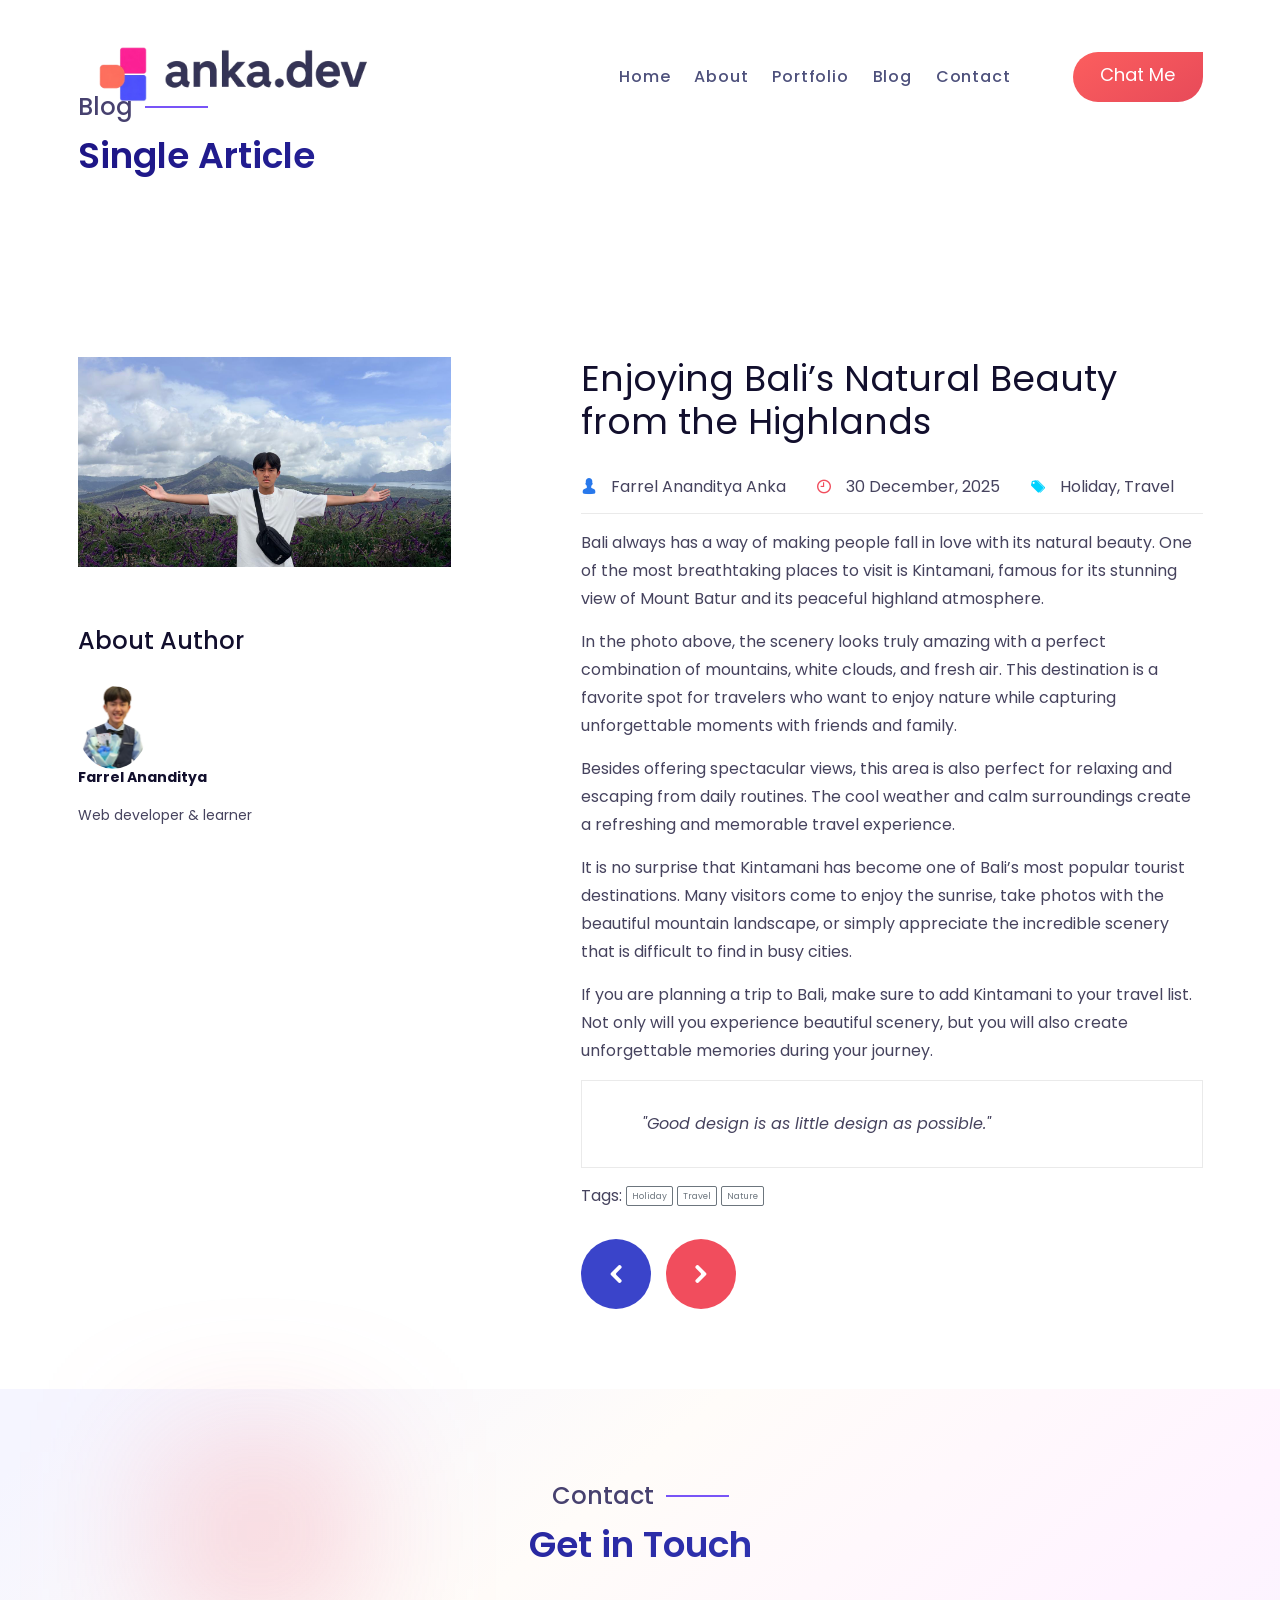
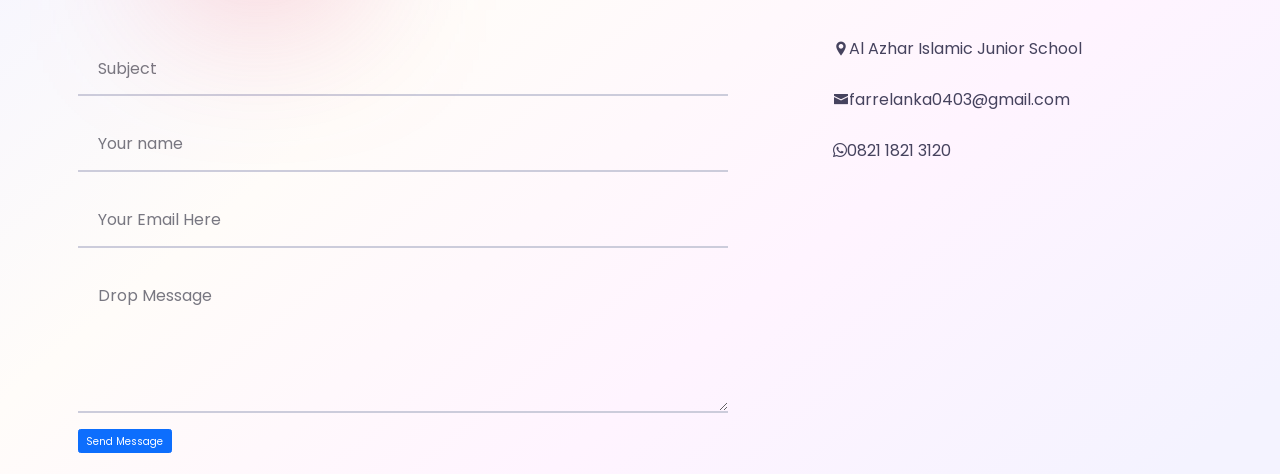
==== commit 9a4f2f3e: "fix:edit little content" ====
--- a/single.html
+++ b/single.html
@@ -49,7 +49,7 @@
                             </ul>
                         </div>
                         <div class="header-serarch-btn">
-                            <a class="smooth-scroll btn-2" href="index.html#contact">hire me</a>
+                            <a class="smooth-scroll btn-2" href="index.html#contact">Chat me</a>
                         </div>
                     </div>
                 </nav>
